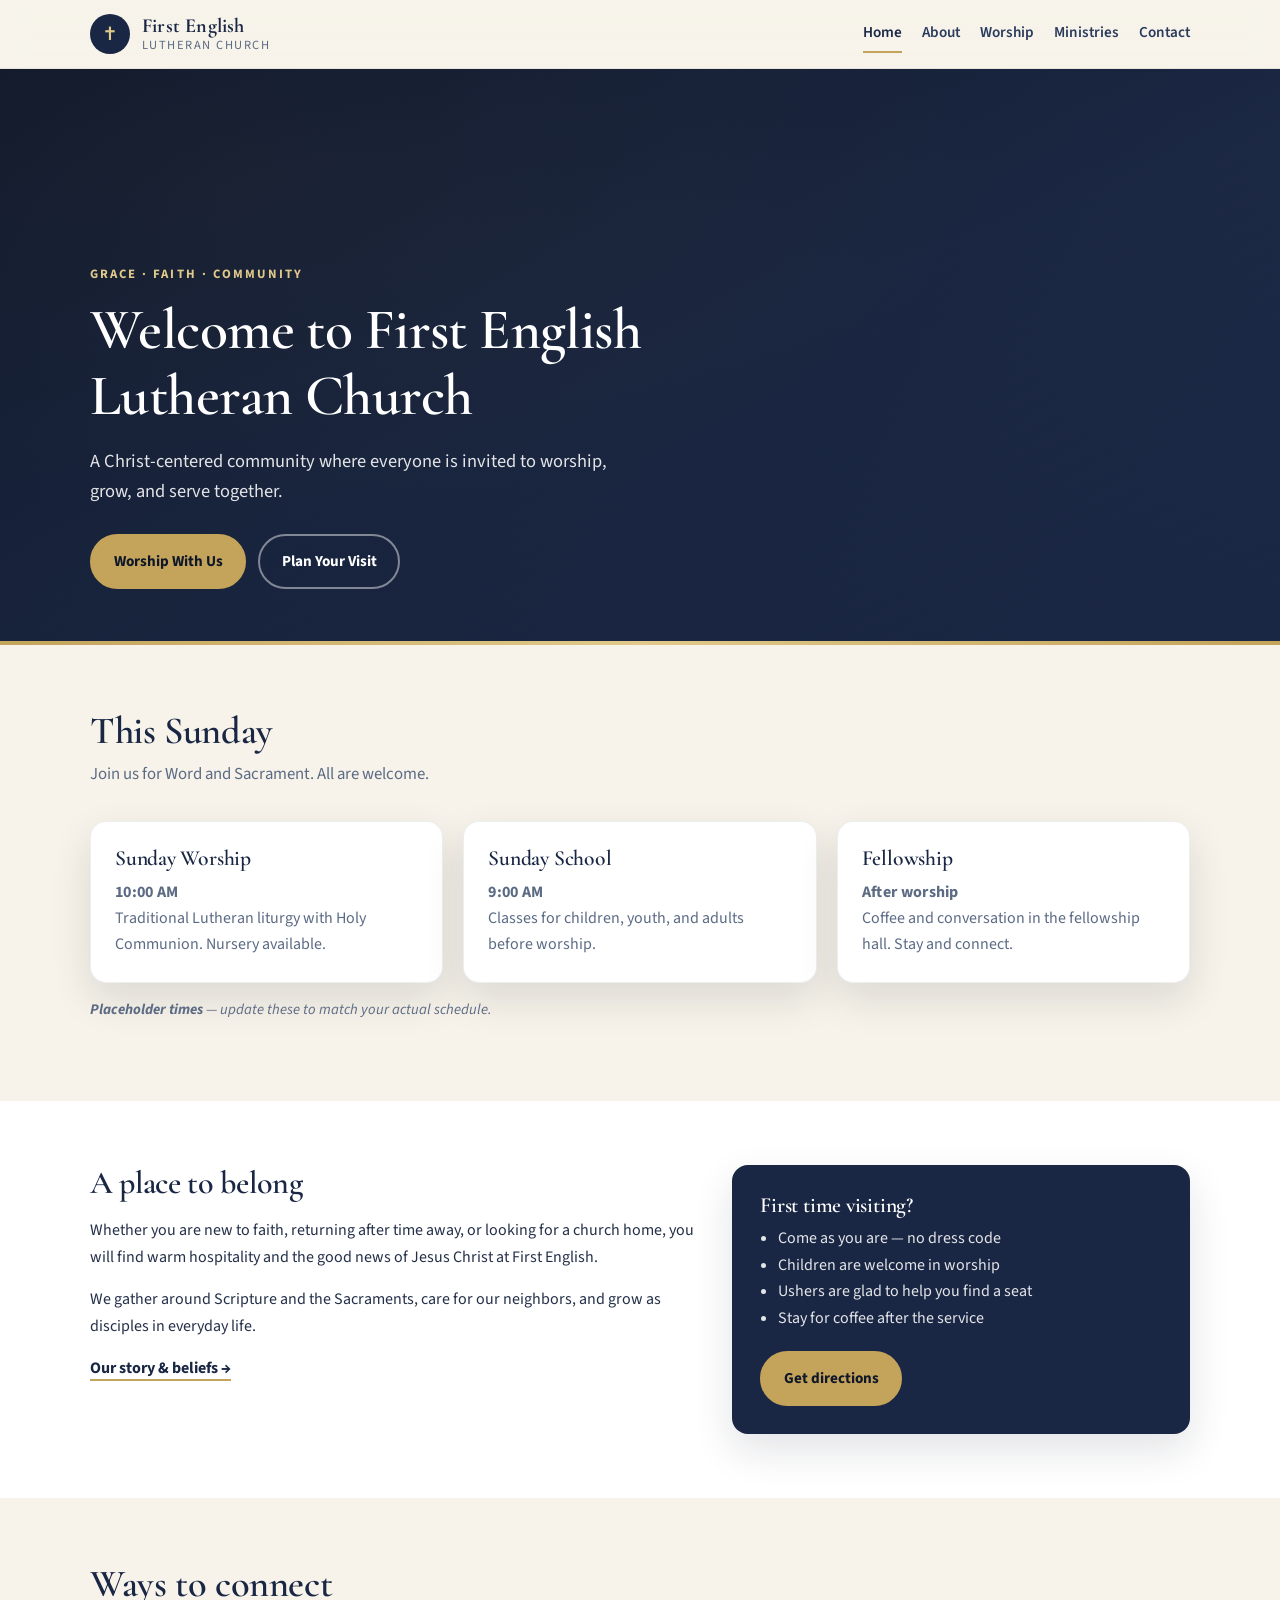
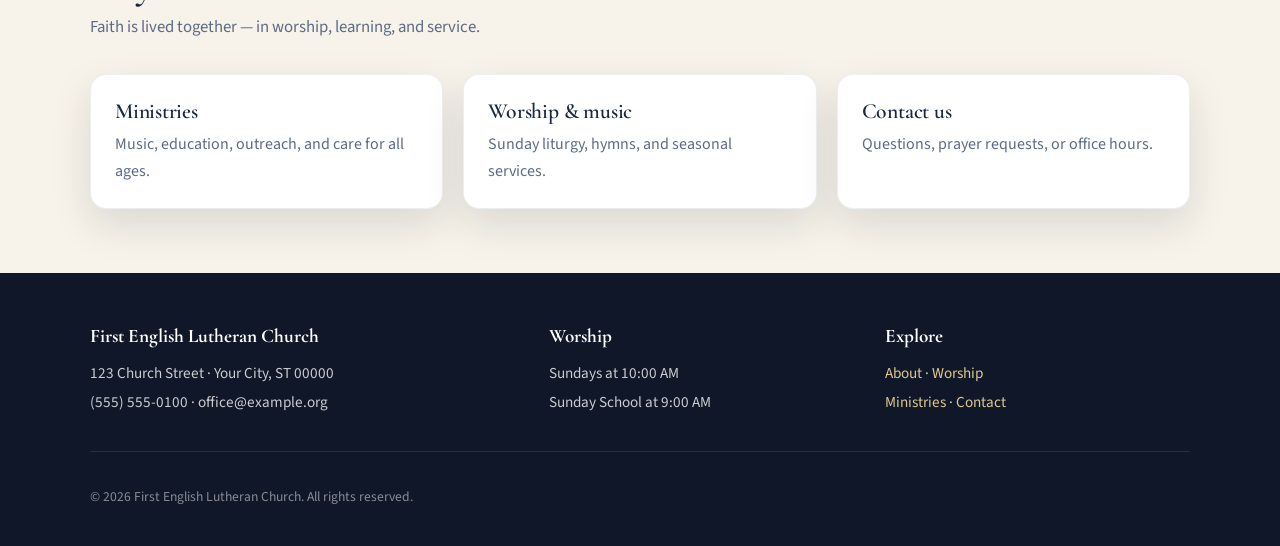
==== index.html @ e50a7323 "Initial First English Lutheran Church website" ====
<!DOCTYPE html>
<html lang="en">
<head>
  <meta charset="UTF-8" />
  <meta name="viewport" content="width=device-width, initial-scale=1.0" />
  <meta name="description" content="First English Lutheran Church — a welcoming community of faith, hope, and service." />
  <title>First English Lutheran Church</title>
  <link rel="stylesheet" href="styles.css" />
  <link rel="preconnect" href="https://fonts.googleapis.com" />
  <link rel="preconnect" href="https://fonts.gstatic.com" crossorigin />
  <link href="https://fonts.googleapis.com/css2?family=Cormorant+Garamond:ital,wght@0,500;0,600;0,700;1,500&family=Source+Sans+3:wght@400;500;600;700&display=swap" rel="stylesheet" />
</head>
<body>
  <a class="skip-link" href="#main">Skip to content</a>
  <header class="site-header">
    <div class="container header-inner">
      <a class="brand" href="index.html">
        <span class="brand-mark" aria-hidden="true">✝</span>
        <span class="brand-text">
          <strong>First English</strong>
          <span>Lutheran Church</span>
        </span>
      </a>
      <button class="nav-toggle" type="button" aria-expanded="false" aria-controls="site-nav" data-nav-toggle>
        <span class="sr-only">Menu</span>
        <span></span><span></span><span></span>
      </button>
      <nav id="site-nav" class="site-nav" data-nav>
        <a href="index.html" aria-current="page">Home</a>
        <a href="about.html">About</a>
        <a href="worship.html">Worship</a>
        <a href="ministries.html">Ministries</a>
        <a href="contact.html">Contact</a>
      </nav>
    </div>
  </header>

  <main id="main">
    <section class="hero">
      <div class="hero-overlay"></div>
      <div class="container hero-content">
        <p class="eyebrow">Grace · Faith · Community</p>
        <h1>Welcome to First English Lutheran Church</h1>
        <p class="hero-lede">
          A Christ-centered community where everyone is invited to worship, grow, and serve together.
        </p>
        <div class="hero-actions">
          <a class="btn btn-primary" href="worship.html">Worship With Us</a>
          <a class="btn btn-ghost" href="contact.html">Plan Your Visit</a>
        </div>
      </div>
    </section>

    <section class="section">
      <div class="container">
        <div class="section-head">
          <h2>This Sunday</h2>
          <p>Join us for Word and Sacrament. All are welcome.</p>
        </div>
        <div class="card-grid three">
          <article class="card">
            <h3>Sunday Worship</h3>
            <p class="card-meta">10:00 AM</p>
            <p>Traditional Lutheran liturgy with Holy Communion. Nursery available.</p>
          </article>
          <article class="card">
            <h3>Sunday School</h3>
            <p class="card-meta">9:00 AM</p>
            <p>Classes for children, youth, and adults before worship.</p>
          </article>
          <article class="card">
            <h3>Fellowship</h3>
            <p class="card-meta">After worship</p>
            <p>Coffee and conversation in the fellowship hall. Stay and connect.</p>
          </article>
        </div>
        <p class="note">
          <strong>Placeholder times</strong> — update these to match your actual schedule.
        </p>
      </div>
    </section>

    <section class="section section-alt">
      <div class="container split">
        <div>
          <h2>A place to belong</h2>
          <p>
            Whether you are new to faith, returning after time away, or looking for a church home,
            you will find warm hospitality and the good news of Jesus Christ at First English.
          </p>
          <p>
            We gather around Scripture and the Sacraments, care for our neighbors, and grow as
            disciples in everyday life.
          </p>
          <a class="text-link" href="about.html">Our story &amp; beliefs →</a>
        </div>
        <aside class="callout">
          <h3>First time visiting?</h3>
          <ul>
            <li>Come as you are — no dress code</li>
            <li>Children are welcome in worship</li>
            <li>Ushers are glad to help you find a seat</li>
            <li>Stay for coffee after the service</li>
          </ul>
          <a class="btn btn-primary" href="contact.html">Get directions</a>
        </aside>
      </div>
    </section>

    <section class="section">
      <div class="container">
        <div class="section-head">
          <h2>Ways to connect</h2>
          <p>Faith is lived together — in worship, learning, and service.</p>
        </div>
        <div class="card-grid three">
          <a class="card card-link" href="ministries.html">
            <h3>Ministries</h3>
            <p>Music, education, outreach, and care for all ages.</p>
          </a>
          <a class="card card-link" href="worship.html">
            <h3>Worship &amp; music</h3>
            <p>Sunday liturgy, hymns, and seasonal services.</p>
          </a>
          <a class="card card-link" href="contact.html">
            <h3>Contact us</h3>
            <p>Questions, prayer requests, or office hours.</p>
          </a>
        </div>
      </div>
    </section>
  </main>

  <footer class="site-footer">
    <div class="container footer-grid">
      <div>
        <strong>First English Lutheran Church</strong>
        <p>123 Church Street · Your City, ST 00000</p>
        <p>(555) 555-0100 · office@example.org</p>
      </div>
      <div>
        <strong>Worship</strong>
        <p>Sundays at 10:00 AM</p>
        <p>Sunday School at 9:00 AM</p>
      </div>
      <div>
        <strong>Explore</strong>
        <p><a href="about.html">About</a> · <a href="worship.html">Worship</a></p>
        <p><a href="ministries.html">Ministries</a> · <a href="contact.html">Contact</a></p>
      </div>
    </div>
    <div class="container footer-bottom">
      <p>© <span data-year></span> First English Lutheran Church. All rights reserved.</p>
    </div>
  </footer>
  <script src="script.js"></script>
</body>
</html>
---- styles.css ----
:root {
  --navy: #1a2744;
  --navy-deep: #0f1729;
  --navy-soft: #2a3b5c;
  --gold: #c4a35a;
  --gold-light: #e0c98a;
  --cream: #f7f3ea;
  --cream-dark: #ebe4d4;
  --text: #243049;
  --muted: #5c6b84;
  --white: #ffffff;
  --shadow: 0 16px 40px rgba(15, 23, 41, 0.12);
  --radius: 1rem;
  --font-display: "Cormorant Garamond", Georgia, serif;
  --font-body: "Source Sans 3", "Segoe UI", system-ui, sans-serif;
  --header-h: 4.25rem;
}

*,
*::before,
*::after {
  box-sizing: border-box;
}

html {
  scroll-behavior: smooth;
}

body {
  margin: 0;
  font-family: var(--font-body);
  color: var(--text);
  background: var(--cream);
  line-height: 1.65;
}

img {
  max-width: 100%;
  display: block;
}

a {
  color: var(--navy);
  text-decoration-thickness: 1px;
  text-underline-offset: 0.15em;
}

a:hover {
  color: var(--gold);
}

.sr-only {
  position: absolute;
  width: 1px;
  height: 1px;
  padding: 0;
  margin: -1px;
  overflow: hidden;
  clip: rect(0, 0, 0, 0);
  border: 0;
}

.skip-link {
  position: absolute;
  left: 1rem;
  top: -3rem;
  background: var(--gold);
  color: var(--navy-deep);
  padding: 0.5rem 1rem;
  z-index: 1000;
  border-radius: 0.35rem;
  font-weight: 600;
}

.skip-link:focus {
  top: 1rem;
}

.container {
  width: min(1100px, calc(100% - 2rem));
  margin-inline: auto;
}

/* Header */
.site-header {
  position: sticky;
  top: 0;
  z-index: 100;
  background: rgba(247, 243, 234, 0.92);
  backdrop-filter: blur(12px);
  border-bottom: 1px solid rgba(26, 39, 68, 0.08);
}

.header-inner {
  display: flex;
  align-items: center;
  justify-content: space-between;
  min-height: var(--header-h);
  gap: 1rem;
}

.brand {
  display: flex;
  align-items: center;
  gap: 0.75rem;
  text-decoration: none;
  color: var(--navy);
}

.brand:hover {
  color: var(--navy);
}

.brand-mark {
  width: 2.5rem;
  height: 2.5rem;
  border-radius: 50%;
  display: grid;
  place-items: center;
  background: var(--navy);
  color: var(--gold-light);
  font-size: 1.15rem;
  flex-shrink: 0;
}

.brand-text {
  display: flex;
  flex-direction: column;
  line-height: 1.15;
}

.brand-text strong {
  font-family: var(--font-display);
  font-size: 1.25rem;
  font-weight: 700;
  letter-spacing: 0.01em;
}

.brand-text span {
  font-size: 0.78rem;
  text-transform: uppercase;
  letter-spacing: 0.12em;
  color: var(--muted);
}

.site-nav {
  display: flex;
  align-items: center;
  gap: 0.25rem 1.25rem;
}

.site-nav a {
  text-decoration: none;
  color: var(--navy-soft);
  font-weight: 600;
  font-size: 0.95rem;
  padding: 0.35rem 0;
  border-bottom: 2px solid transparent;
}

.site-nav a:hover,
.site-nav a[aria-current="page"] {
  color: var(--navy);
  border-bottom-color: var(--gold);
}

.nav-toggle {
  display: none;
  flex-direction: column;
  justify-content: center;
  gap: 5px;
  width: 2.5rem;
  height: 2.5rem;
  border: 1px solid rgba(26, 39, 68, 0.15);
  border-radius: 0.5rem;
  background: var(--white);
  cursor: pointer;
  padding: 0.5rem;
}

.nav-toggle span:not(.sr-only) {
  display: block;
  height: 2px;
  background: var(--navy);
  border-radius: 1px;
}

/* Hero */
.hero {
  position: relative;
  min-height: min(72vh, 36rem);
  display: grid;
  align-items: end;
  color: var(--white);
  background:
    linear-gradient(145deg, rgba(15, 23, 41, 0.88), rgba(26, 39, 68, 0.72)),
    radial-gradient(ellipse at 20% 20%, rgba(196, 163, 90, 0.25), transparent 50%),
    linear-gradient(160deg, #1a2744 0%, #2f4268 50%, #1a2744 100%);
  overflow: hidden;
}

.hero::after {
  content: "";
  position: absolute;
  inset: auto 0 0 0;
  height: 4px;
  background: linear-gradient(90deg, var(--gold), var(--gold-light), var(--gold));
}

.hero-content {
  position: relative;
  z-index: 1;
  padding: 4rem 0 3.5rem;
  max-width: 40rem;
  margin-left: max(1rem, calc((100% - 1100px) / 2));
  margin-right: 1rem;
  width: min(40rem, calc(100% - 2rem));
}

.page-hero {
  background: var(--navy);
  color: var(--white);
  padding: 3.25rem 0 2.75rem;
  border-bottom: 4px solid var(--gold);
}

.page-hero .hero-lede {
  color: rgba(255, 255, 255, 0.82);
  max-width: 36rem;
  margin: 0;
}

.page-hero h1 {
  color: var(--white);
  margin: 0.35rem 0 0.75rem;
}

.eyebrow {
  margin: 0 0 0.75rem;
  font-size: 0.8rem;
  font-weight: 700;
  letter-spacing: 0.16em;
  text-transform: uppercase;
  color: var(--gold-light);
}

.hero h1,
.page-hero h1,
h1, h2, h3 {
  font-family: var(--font-display);
  font-weight: 600;
  line-height: 1.15;
  letter-spacing: -0.01em;
}

.hero h1 {
  margin: 0 0 1rem;
  font-size: clamp(2.4rem, 5vw, 3.6rem);
  color: var(--white);
}

.hero-lede {
  margin: 0 0 1.75rem;
  font-size: 1.15rem;
  color: rgba(255, 255, 255, 0.88);
  max-width: 34rem;
}

.hero-actions {
  display: flex;
  flex-wrap: wrap;
  gap: 0.75rem;
}

/* Buttons */
.btn {
  display: inline-flex;
  align-items: center;
  justify-content: center;
  gap: 0.4rem;
  padding: 0.8rem 1.35rem;
  border-radius: 999px;
  font-weight: 700;
  font-size: 0.95rem;
  text-decoration: none;
  border: 2px solid transparent;
  cursor: pointer;
  font-family: inherit;
  transition: transform 0.15s ease, background 0.15s ease, color 0.15s ease;
}

.btn:hover {
  transform: translateY(-1px);
  text-decoration: none;
}

.btn-primary {
  background: var(--gold);
  color: var(--navy-deep);
  border-color: var(--gold);
}

.btn-primary:hover {
  background: var(--gold-light);
  color: var(--navy-deep);
}

.btn-ghost {
  background: transparent;
  color: var(--white);
  border-color: rgba(255, 255, 255, 0.45);
}

.btn-ghost:hover {
  background: rgba(255, 255, 255, 0.1);
  color: var(--white);
}

.text-link {
  font-weight: 700;
  text-decoration: none;
  color: var(--navy);
  border-bottom: 2px solid var(--gold);
}

.text-link:hover {
  color: var(--gold);
}

/* Sections */
.section {
  padding: 4rem 0;
}

.section-alt {
  background: var(--white);
}

.section-head {
  max-width: 36rem;
  margin-bottom: 2rem;
}

.section-head h2 {
  margin: 0 0 0.5rem;
  font-size: clamp(1.9rem, 3vw, 2.4rem);
  color: var(--navy);
}

.section-head p {
  margin: 0;
  color: var(--muted);
  font-size: 1.05rem;
}

h2 {
  font-size: clamp(1.7rem, 2.5vw, 2.1rem);
  color: var(--navy);
  margin: 0 0 0.75rem;
}

h3 {
  font-size: 1.35rem;
  color: var(--navy);
  margin: 0 0 0.5rem;
}

.prose p,
.prose li {
  color: var(--muted);
  font-size: 1.05rem;
}

.prose ul {
  padding-left: 1.2rem;
}

.prose h2 {
  margin-top: 2rem;
}

.prose h2:first-child {
  margin-top: 0;
}

.note {
  font-size: 0.92rem;
  color: var(--muted);
  font-style: italic;
}

/* Cards & grids */
.card-grid {
  display: grid;
  gap: 1.25rem;
}

.card-grid.two {
  grid-template-columns: repeat(2, 1fr);
}

.card-grid.three {
  grid-template-columns: repeat(3, 1fr);
}

.card {
  background: var(--white);
  border: 1px solid rgba(26, 39, 68, 0.08);
  border-radius: var(--radius);
  padding: 1.5rem;
  box-shadow: var(--shadow);
}

.section-alt .card {
  background: var(--cream);
}

.card.highlight {
  border-top: 4px solid var(--gold);
}

.card-meta {
  color: var(--gold);
  font-weight: 700;
  margin: 0 0 0.65rem;
  letter-spacing: 0.02em;
}

.card p {
  margin: 0;
  color: var(--muted);
}

.card ul {
  margin: 0.75rem 0 0;
  padding-left: 1.1rem;
  color: var(--muted);
}

.card-link {
  text-decoration: none;
  color: inherit;
  transition: transform 0.15s ease, border-color 0.15s ease;
  display: block;
}

.card-link:hover {
  transform: translateY(-3px);
  border-color: var(--gold);
  color: inherit;
}

.split {
  display: grid;
  grid-template-columns: 1.2fr 0.9fr;
  gap: 2rem;
  align-items: start;
}

.callout {
  background: var(--navy);
  color: var(--white);
  border-radius: var(--radius);
  padding: 1.75rem;
  box-shadow: var(--shadow);
}

.callout.inline {
  margin-top: 2rem;
  display: flex;
  flex-wrap: wrap;
  align-items: center;
  justify-content: space-between;
  gap: 1rem;
}

.callout h3 {
  color: var(--white);
  margin-top: 0;
}

.callout ul {
  margin: 0 0 1.25rem;
  padding-left: 1.1rem;
  color: rgba(255, 255, 255, 0.88);
}

.callout p {
  margin: 0;
  color: rgba(255, 255, 255, 0.88);
}

/* Worship schedule */
.schedule {
  margin: 0;
}

.schedule > div {
  display: flex;
  justify-content: space-between;
  gap: 1rem;
  padding: 0.85rem 0;
  border-bottom: 1px solid rgba(26, 39, 68, 0.08);
}

.schedule dt {
  font-weight: 600;
  color: var(--navy);
}

.schedule dd {
  margin: 0;
  font-weight: 700;
  color: var(--gold);
  white-space: nowrap;
}

.checklist {
  list-style: none;
  padding: 0;
  margin: 0;
}

.checklist li {
  position: relative;
  padding-left: 1.5rem;
  margin-bottom: 0.65rem;
  color: var(--muted);
}

.checklist li::before {
  content: "✓";
  position: absolute;
  left: 0;
  color: var(--gold);
  font-weight: 700;
}

/* Contact */
.contact-form {
  display: grid;
  gap: 0.9rem;
  margin-top: 1rem;
}

.contact-form label {
  display: grid;
  gap: 0.35rem;
  font-weight: 600;
  font-size: 0.92rem;
  color: var(--navy);
}

.contact-form input,
.contact-form textarea {
  font: inherit;
  padding: 0.7rem 0.85rem;
  border: 1px solid rgba(26, 39, 68, 0.18);
  border-radius: 0.5rem;
  background: var(--white);
  color: var(--text);
}

.contact-form input:focus,
.contact-form textarea:focus {
  outline: 2px solid var(--gold);
  outline-offset: 1px;
}

.map-placeholder {
  min-height: 16rem;
  border-radius: var(--radius);
  background:
    linear-gradient(135deg, rgba(26, 39, 68, 0.06), rgba(196, 163, 90, 0.12)),
    repeating-linear-gradient(
      -12deg,
      transparent,
      transparent 12px,
      rgba(26, 39, 68, 0.03) 12px,
      rgba(26, 39, 68, 0.03) 13px
    );
  border: 1px dashed rgba(26, 39, 68, 0.2);
  display: grid;
  place-items: center;
  text-align: center;
  color: var(--muted);
  padding: 2rem;
}

/* Footer */
.site-footer {
  background: var(--navy-deep);
  color: rgba(255, 255, 255, 0.78);
  padding: 3rem 0 1.5rem;
}

.site-footer a {
  color: var(--gold-light);
  text-decoration: none;
}

.site-footer a:hover {
  color: var(--white);
}

.site-footer strong {
  display: block;
  color: var(--white);
  font-family: var(--font-display);
  font-size: 1.2rem;
  margin-bottom: 0.5rem;
}

.footer-grid {
  display: grid;
  grid-template-columns: 1.4fr 1fr 1fr;
  gap: 2rem;
  padding-bottom: 2rem;
  border-bottom: 1px solid rgba(255, 255, 255, 0.1);
}

.footer-grid p {
  margin: 0.25rem 0;
  font-size: 0.95rem;
}

.footer-bottom {
  padding-top: 1.25rem;
  font-size: 0.85rem;
  color: rgba(255, 255, 255, 0.5);
}

/* Mobile */
@media (max-width: 860px) {
  .card-grid.two,
  .card-grid.three,
  .split,
  .footer-grid {
    grid-template-columns: 1fr;
  }

  .nav-toggle {
    display: flex;
  }

  .site-nav {
    position: absolute;
    left: 0;
    right: 0;
    top: var(--header-h);
    background: var(--cream);
    flex-direction: column;
    align-items: stretch;
    padding: 0.75rem 1rem 1rem;
    border-bottom: 1px solid rgba(26, 39, 68, 0.08);
    display: none;
    gap: 0;
  }

  .site-nav.is-open {
    display: flex;
  }

  .site-nav a {
    padding: 0.85rem 0.5rem;
    border-bottom: 1px solid rgba(26, 39, 68, 0.08);
  }

  .site-nav a[aria-current="page"] {
    border-bottom-color: rgba(26, 39, 68, 0.08);
    color: var(--gold);
  }

  .hero-content {
    margin-left: 1rem;
  }

  .callout.inline {
    flex-direction: column;
    align-items: flex-start;
  }
}
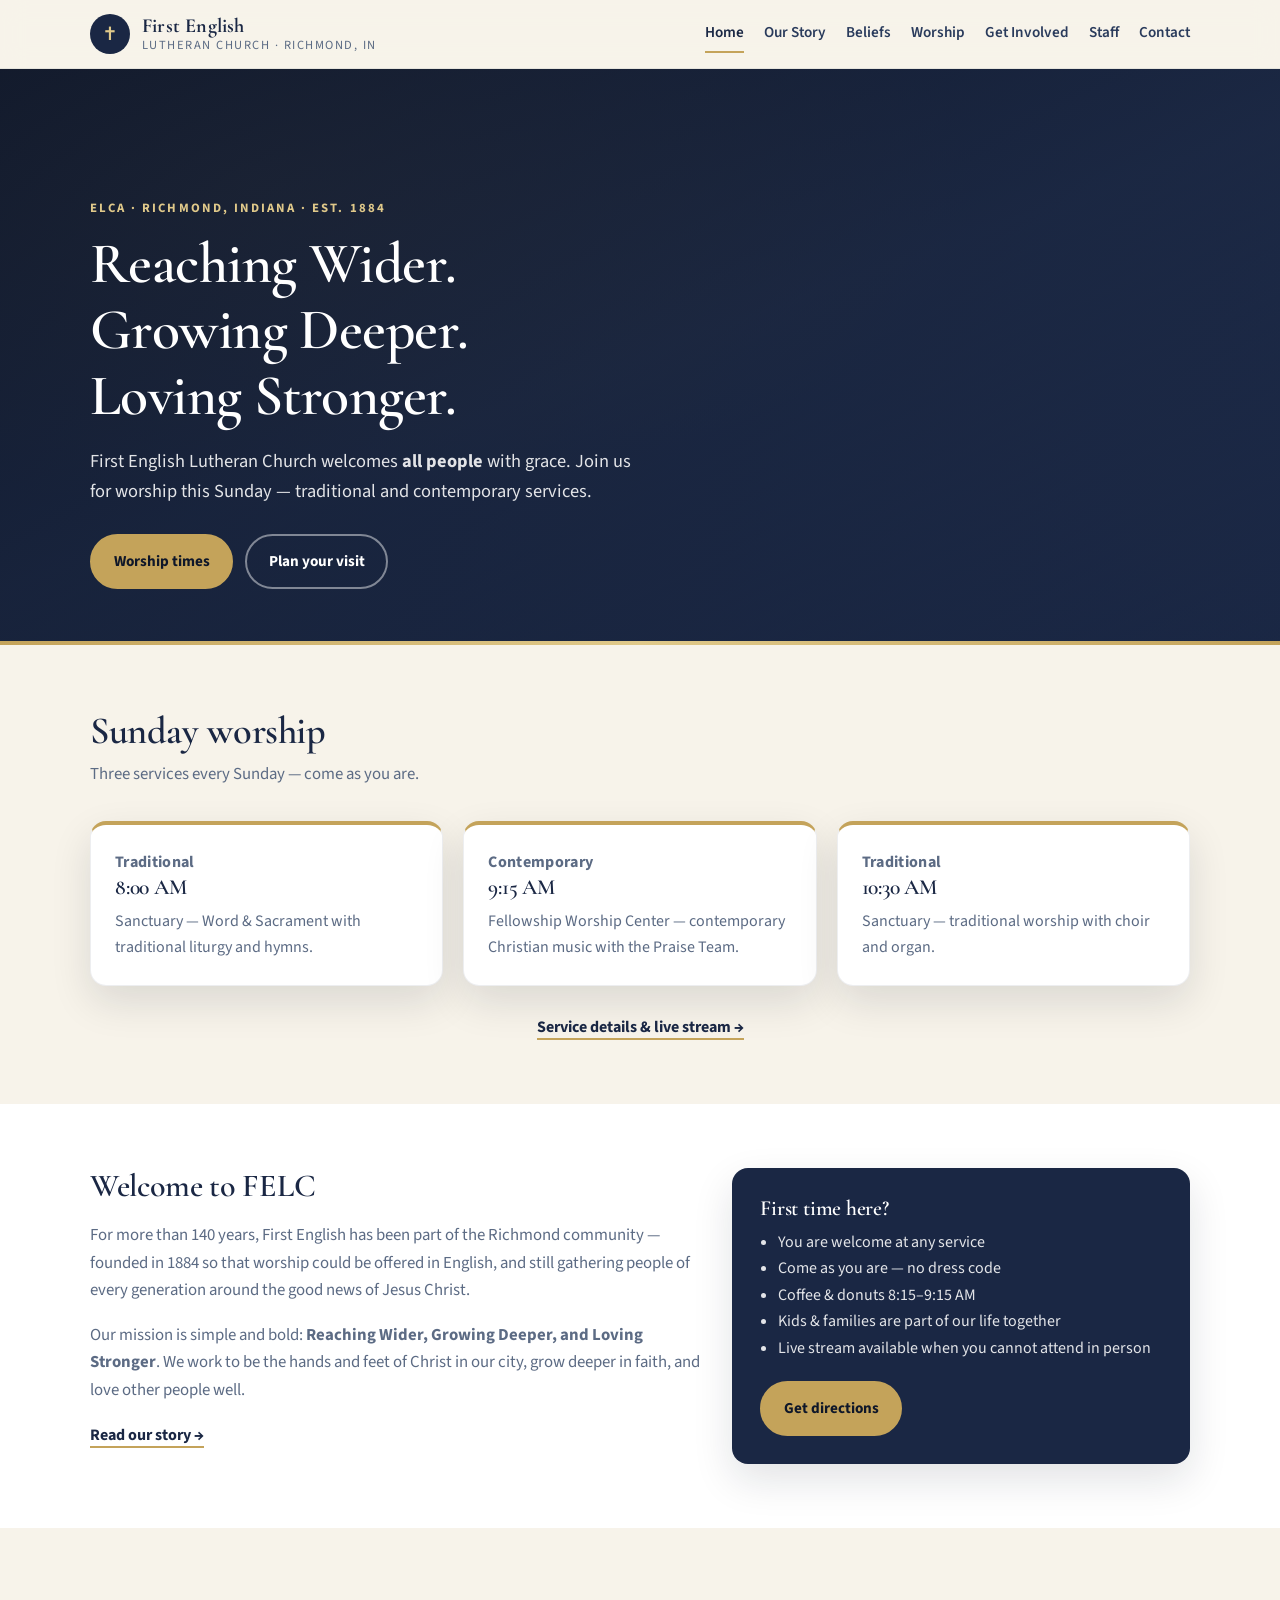
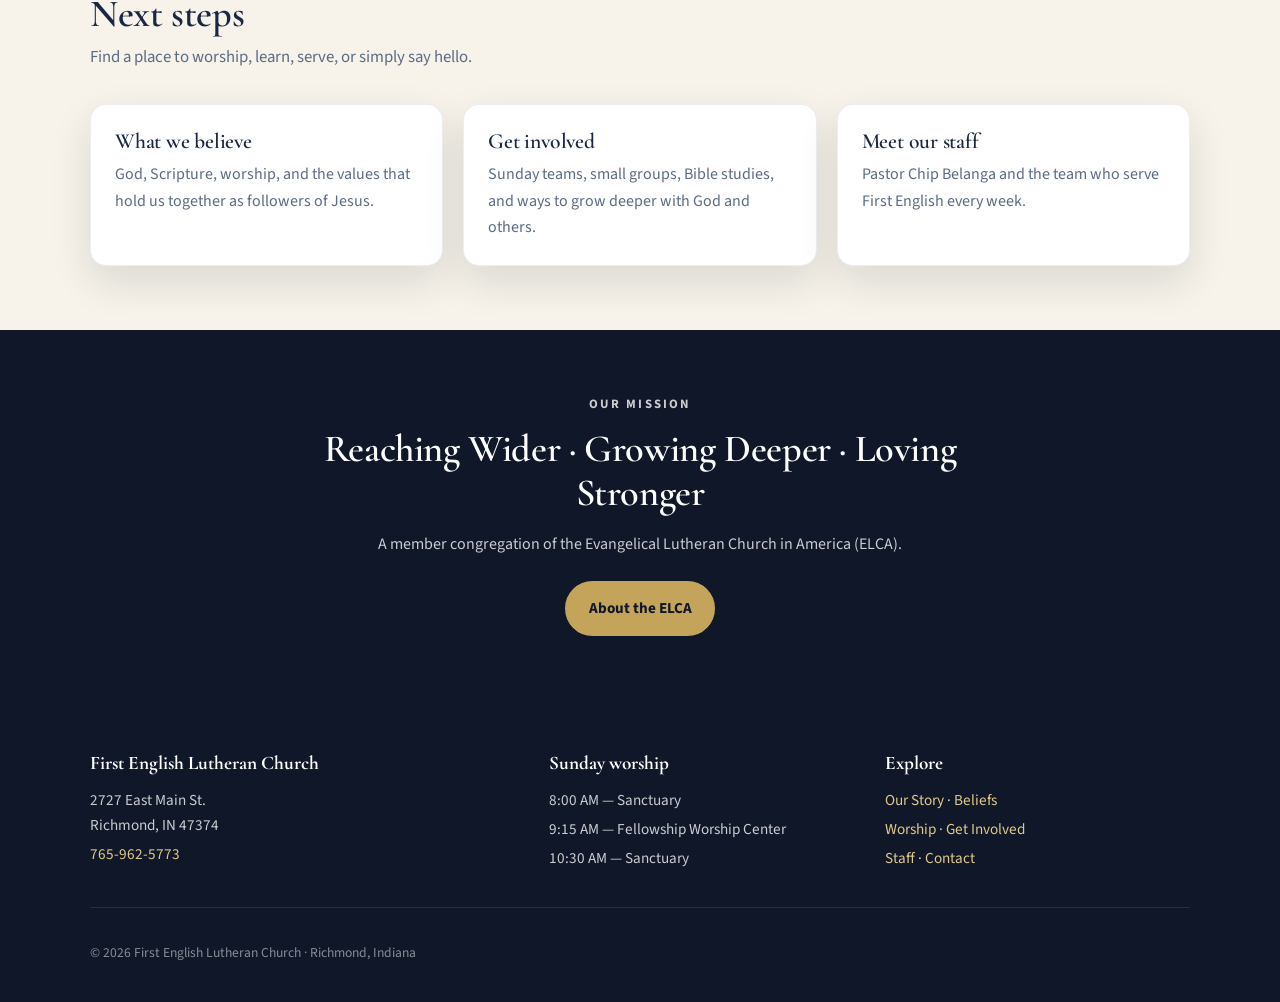
==== commit e796c382: "Rebuild site with real FELC Richmond content from felconline.org" ====
--- a/index.html
+++ b/index.html
@@ -3,8 +3,8 @@
 <head>
   <meta charset="UTF-8" />
   <meta name="viewport" content="width=device-width, initial-scale=1.0" />
-  <meta name="description" content="First English Lutheran Church — a welcoming community of faith, hope, and service." />
-  <title>First English Lutheran Church</title>
+  <meta name="description" content="First English Lutheran Church in Richmond, Indiana — Reaching Wider, Growing Deeper, Loving Stronger. ELCA congregation at 2727 East Main St." />
+  <title>First English Lutheran Church · Richmond, IN</title>
   <link rel="stylesheet" href="styles.css" />
   <link rel="preconnect" href="https://fonts.googleapis.com" />
   <link rel="preconnect" href="https://fonts.gstatic.com" crossorigin />
@@ -18,7 +18,7 @@
         <span class="brand-mark" aria-hidden="true">✝</span>
         <span class="brand-text">
           <strong>First English</strong>
-          <span>Lutheran Church</span>
+          <span>Lutheran Church · Richmond, IN</span>
         </span>
       </a>
       <button class="nav-toggle" type="button" aria-expanded="false" aria-controls="site-nav" data-nav-toggle>
@@ -27,9 +27,11 @@
       </button>
       <nav id="site-nav" class="site-nav" data-nav>
         <a href="index.html" aria-current="page">Home</a>
-        <a href="about.html">About</a>
+        <a href="about.html">Our Story</a>
+        <a href="beliefs.html">Beliefs</a>
         <a href="worship.html">Worship</a>
-        <a href="ministries.html">Ministries</a>
+        <a href="ministries.html">Get Involved</a>
+        <a href="staff.html">Staff</a>
         <a href="contact.html">Contact</a>
       </nav>
     </div>
@@ -37,16 +39,16 @@
 
   <main id="main">
     <section class="hero">
-      <div class="hero-overlay"></div>
       <div class="container hero-content">
-        <p class="eyebrow">Grace · Faith · Community</p>
-        <h1>Welcome to First English Lutheran Church</h1>
+        <p class="eyebrow">ELCA · Richmond, Indiana · Est. 1884</p>
+        <h1>Reaching Wider.<br />Growing Deeper.<br />Loving Stronger.</h1>
         <p class="hero-lede">
-          A Christ-centered community where everyone is invited to worship, grow, and serve together.
+          First English Lutheran Church welcomes <strong>all people</strong> with grace.
+          Join us for worship this Sunday — traditional and contemporary services.
         </p>
         <div class="hero-actions">
-          <a class="btn btn-primary" href="worship.html">Worship With Us</a>
-          <a class="btn btn-ghost" href="contact.html">Plan Your Visit</a>
+          <a class="btn btn-primary" href="worship.html">Worship times</a>
+          <a class="btn btn-ghost" href="contact.html">Plan your visit</a>
         </div>
       </div>
     </section>
@@ -54,53 +56,57 @@
     <section class="section">
       <div class="container">
         <div class="section-head">
-          <h2>This Sunday</h2>
-          <p>Join us for Word and Sacrament. All are welcome.</p>
+          <h2>Sunday worship</h2>
+          <p>Three services every Sunday — come as you are.</p>
         </div>
         <div class="card-grid three">
-          <article class="card">
-            <h3>Sunday Worship</h3>
-            <p class="card-meta">10:00 AM</p>
-            <p>Traditional Lutheran liturgy with Holy Communion. Nursery available.</p>
+          <article class="card highlight">
+            <p class="card-meta">Traditional</p>
+            <h3>8:00 AM</h3>
+            <p>Sanctuary — Word &amp; Sacrament with traditional liturgy and hymns.</p>
           </article>
-          <article class="card">
-            <h3>Sunday School</h3>
-            <p class="card-meta">9:00 AM</p>
-            <p>Classes for children, youth, and adults before worship.</p>
+          <article class="card highlight">
+            <p class="card-meta">Contemporary</p>
+            <h3>9:15 AM</h3>
+            <p>Fellowship Worship Center — contemporary Christian music with the Praise Team.</p>
           </article>
-          <article class="card">
-            <h3>Fellowship</h3>
-            <p class="card-meta">After worship</p>
-            <p>Coffee and conversation in the fellowship hall. Stay and connect.</p>
+          <article class="card highlight">
+            <p class="card-meta">Traditional</p>
+            <h3>10:30 AM</h3>
+            <p>Sanctuary — traditional worship with choir and organ.</p>
           </article>
         </div>
-        <p class="note">
-          <strong>Placeholder times</strong> — update these to match your actual schedule.
+        <p class="center-note">
+          <a class="text-link" href="worship.html">Service details &amp; live stream →</a>
         </p>
       </div>
     </section>
 
     <section class="section section-alt">
       <div class="container split">
-        <div>
-          <h2>A place to belong</h2>
+        <div class="prose">
+          <h2>Welcome to FELC</h2>
           <p>
-            Whether you are new to faith, returning after time away, or looking for a church home,
-            you will find warm hospitality and the good news of Jesus Christ at First English.
+            For more than 140 years, First English has been part of the Richmond community —
+            founded in 1884 so that worship could be offered in English, and still gathering
+            people of every generation around the good news of Jesus Christ.
           </p>
           <p>
-            We gather around Scripture and the Sacraments, care for our neighbors, and grow as
-            disciples in everyday life.
+            Our mission is simple and bold:
+            <strong>Reaching Wider, Growing Deeper, and Loving Stronger</strong>.
+            We work to be the hands and feet of Christ in our city, grow deeper in faith,
+            and love other people well.
           </p>
-          <a class="text-link" href="about.html">Our story &amp; beliefs →</a>
+          <a class="text-link" href="about.html">Read our story →</a>
         </div>
         <aside class="callout">
-          <h3>First time visiting?</h3>
+          <h3>First time here?</h3>
           <ul>
+            <li>You are welcome at any service</li>
             <li>Come as you are — no dress code</li>
-            <li>Children are welcome in worship</li>
-            <li>Ushers are glad to help you find a seat</li>
-            <li>Stay for coffee after the service</li>
+            <li>Coffee &amp; donuts 8:15–9:15 AM</li>
+            <li>Kids &amp; families are part of our life together</li>
+            <li>Live stream available when you cannot attend in person</li>
           </ul>
           <a class="btn btn-primary" href="contact.html">Get directions</a>
         </aside>
@@ -110,23 +116,32 @@
     <section class="section">
       <div class="container">
         <div class="section-head">
-          <h2>Ways to connect</h2>
-          <p>Faith is lived together — in worship, learning, and service.</p>
+          <h2>Next steps</h2>
+          <p>Find a place to worship, learn, serve, or simply say hello.</p>
         </div>
         <div class="card-grid three">
+          <a class="card card-link" href="beliefs.html">
+            <h3>What we believe</h3>
+            <p>God, Scripture, worship, and the values that hold us together as followers of Jesus.</p>
+          </a>
           <a class="card card-link" href="ministries.html">
-            <h3>Ministries</h3>
-            <p>Music, education, outreach, and care for all ages.</p>
+            <h3>Get involved</h3>
+            <p>Sunday teams, small groups, Bible studies, and ways to grow deeper with God and others.</p>
           </a>
-          <a class="card card-link" href="worship.html">
-            <h3>Worship &amp; music</h3>
-            <p>Sunday liturgy, hymns, and seasonal services.</p>
-          </a>
-          <a class="card card-link" href="contact.html">
-            <h3>Contact us</h3>
-            <p>Questions, prayer requests, or office hours.</p>
+          <a class="card card-link" href="staff.html">
+            <h3>Meet our staff</h3>
+            <p>Pastor Chip Belanga and the team who serve First English every week.</p>
           </a>
         </div>
+      </div>
+    </section>
+
+    <section class="section section-navy">
+      <div class="container mission-band">
+        <p class="eyebrow">Our mission</p>
+        <h2>Reaching Wider · Growing Deeper · Loving Stronger</h2>
+        <p>A member congregation of the Evangelical Lutheran Church in America (ELCA).</p>
+        <a class="btn btn-primary" href="https://www.elca.org/" rel="noopener noreferrer" target="_blank">About the ELCA</a>
       </div>
     </section>
   </main>
@@ -135,22 +150,24 @@
     <div class="container footer-grid">
       <div>
         <strong>First English Lutheran Church</strong>
-        <p>123 Church Street · Your City, ST 00000</p>
-        <p>(555) 555-0100 · office@example.org</p>
+        <p>2727 East Main St.<br />Richmond, IN 47374</p>
+        <p><a href="tel:7659625773">765-962-5773</a></p>
       </div>
       <div>
-        <strong>Worship</strong>
-        <p>Sundays at 10:00 AM</p>
-        <p>Sunday School at 9:00 AM</p>
+        <strong>Sunday worship</strong>
+        <p>8:00 AM — Sanctuary</p>
+        <p>9:15 AM — Fellowship Worship Center</p>
+        <p>10:30 AM — Sanctuary</p>
       </div>
       <div>
         <strong>Explore</strong>
-        <p><a href="about.html">About</a> · <a href="worship.html">Worship</a></p>
-        <p><a href="ministries.html">Ministries</a> · <a href="contact.html">Contact</a></p>
+        <p><a href="about.html">Our Story</a> · <a href="beliefs.html">Beliefs</a></p>
+        <p><a href="worship.html">Worship</a> · <a href="ministries.html">Get Involved</a></p>
+        <p><a href="staff.html">Staff</a> · <a href="contact.html">Contact</a></p>
       </div>
     </div>
     <div class="container footer-bottom">
-      <p>© <span data-year></span> First English Lutheran Church. All rights reserved.</p>
+      <p>© <span data-year></span> First English Lutheran Church · Richmond, Indiana</p>
     </div>
   </footer>
   <script src="script.js"></script>
--- a/styles.css
+++ b/styles.css
@@ -336,6 +336,107 @@
   background: var(--white);
 }
 
+.section-navy {
+  background: var(--navy-deep);
+  color: var(--white);
+  text-align: center;
+}
+
+.section-navy h2 {
+  color: var(--white);
+}
+
+.section-navy p {
+  color: rgba(255, 255, 255, 0.78);
+}
+
+.mission-band {
+  max-width: 40rem;
+  margin-inline: auto;
+}
+
+.mission-band h2 {
+  margin: 0.5rem 0 1rem;
+  font-size: clamp(1.8rem, 3vw, 2.4rem);
+}
+
+.mission-band .btn {
+  margin-top: 0.5rem;
+}
+
+.center-note {
+  text-align: center;
+  margin: 1.75rem 0 0;
+}
+
+.narrow {
+  max-width: 42rem;
+}
+
+.mission-quote {
+  margin: 1.5rem 0;
+  padding: 1.25rem 1.5rem;
+  border-left: 4px solid var(--gold);
+  background: var(--white);
+  font-family: var(--font-display);
+  font-size: 1.5rem;
+  color: var(--navy);
+  font-style: italic;
+}
+
+.values-list {
+  list-style: none;
+  padding: 0;
+}
+
+.values-list li {
+  padding: 0.65rem 0 0.65rem 1.25rem;
+  border-bottom: 1px solid rgba(26, 39, 68, 0.08);
+  position: relative;
+}
+
+.values-list li::before {
+  content: "◆";
+  position: absolute;
+  left: 0;
+  color: var(--gold);
+  font-size: 0.65rem;
+  top: 0.95rem;
+}
+
+.card-grid.tight {
+  margin: 1.25rem 0 1.5rem;
+}
+
+.muted-sm {
+  font-size: 0.9rem;
+  color: var(--muted);
+  margin-top: 0.75rem !important;
+}
+
+.pastor-card {
+  border-top: 4px solid var(--gold);
+}
+
+.pastor-card h2 {
+  margin-top: 0;
+}
+
+.map-embed {
+  border-radius: var(--radius);
+  overflow: hidden;
+  box-shadow: var(--shadow);
+  border: 1px solid rgba(26, 39, 68, 0.08);
+  min-height: 18rem;
+}
+
+.map-embed iframe {
+  width: 100%;
+  height: 18rem;
+  border: 0;
+  display: block;
+}
+
 .section-head {
   max-width: 36rem;
   margin-bottom: 2rem;
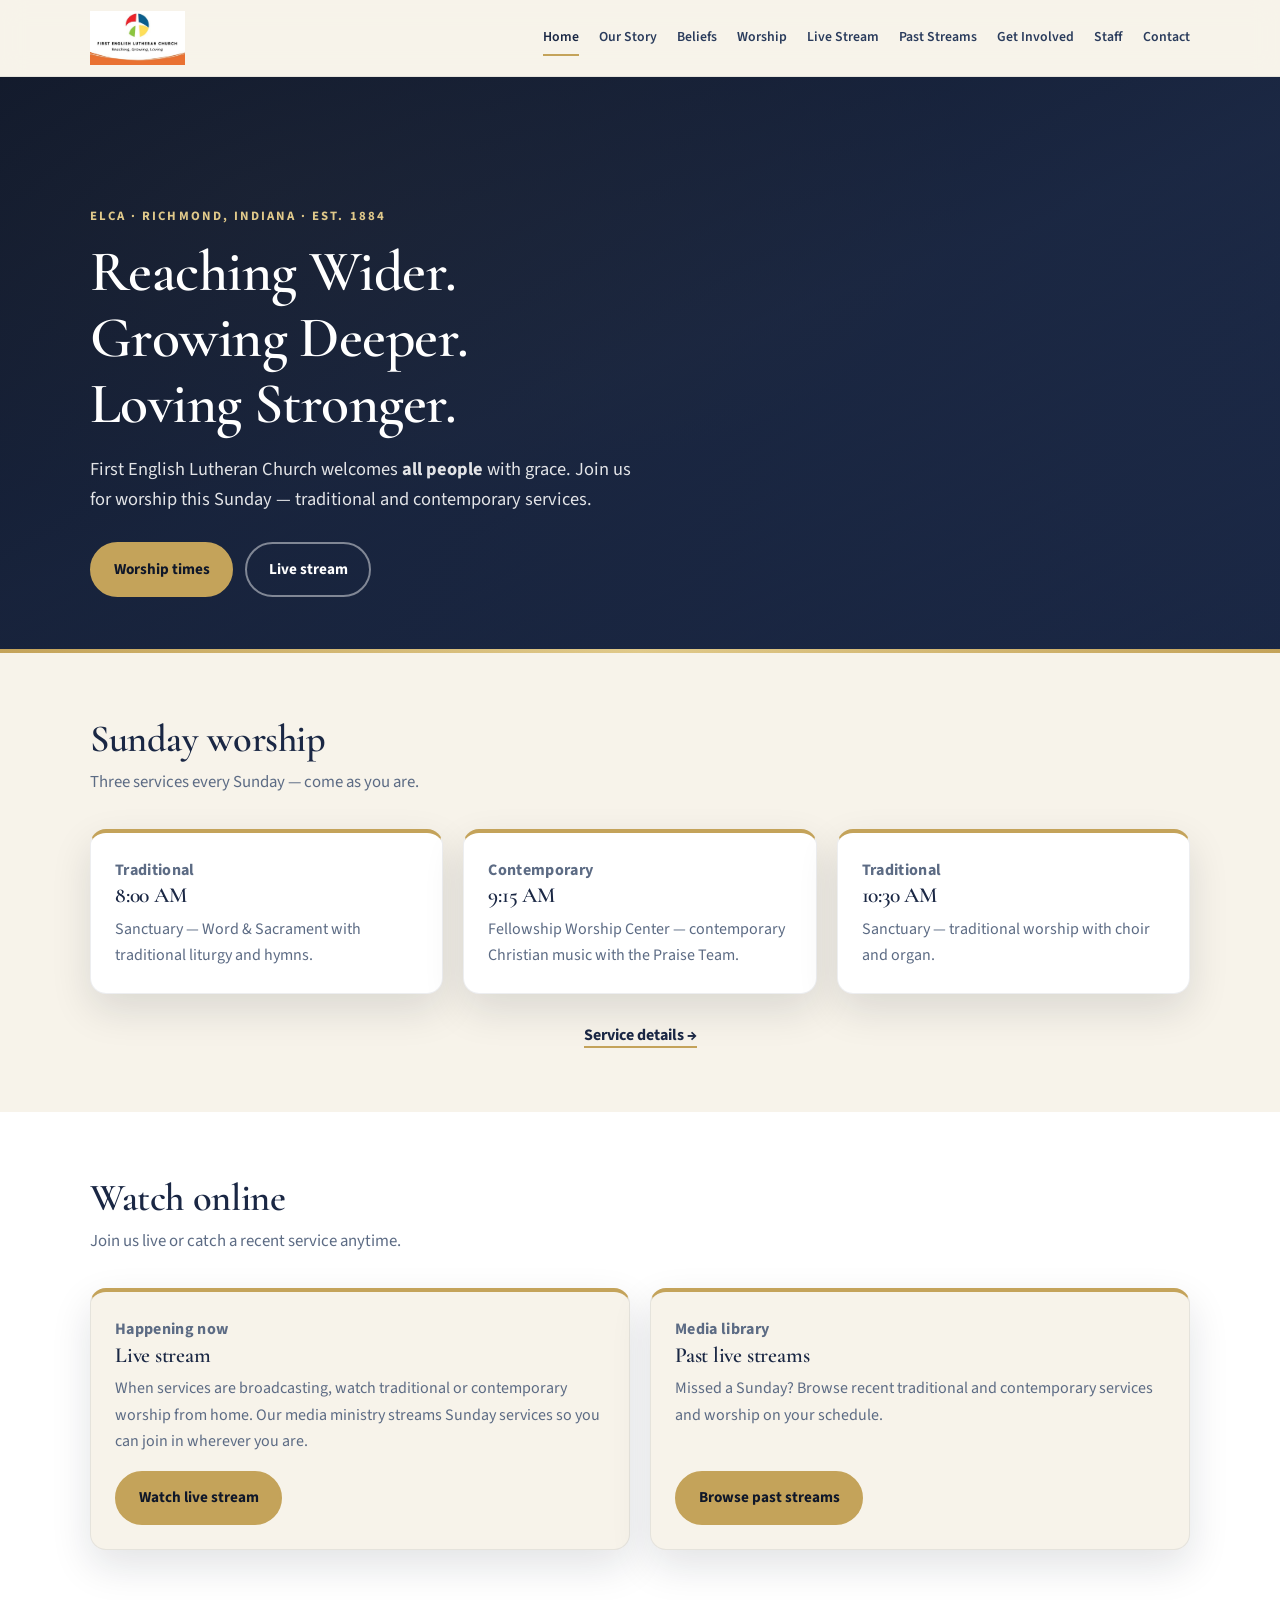
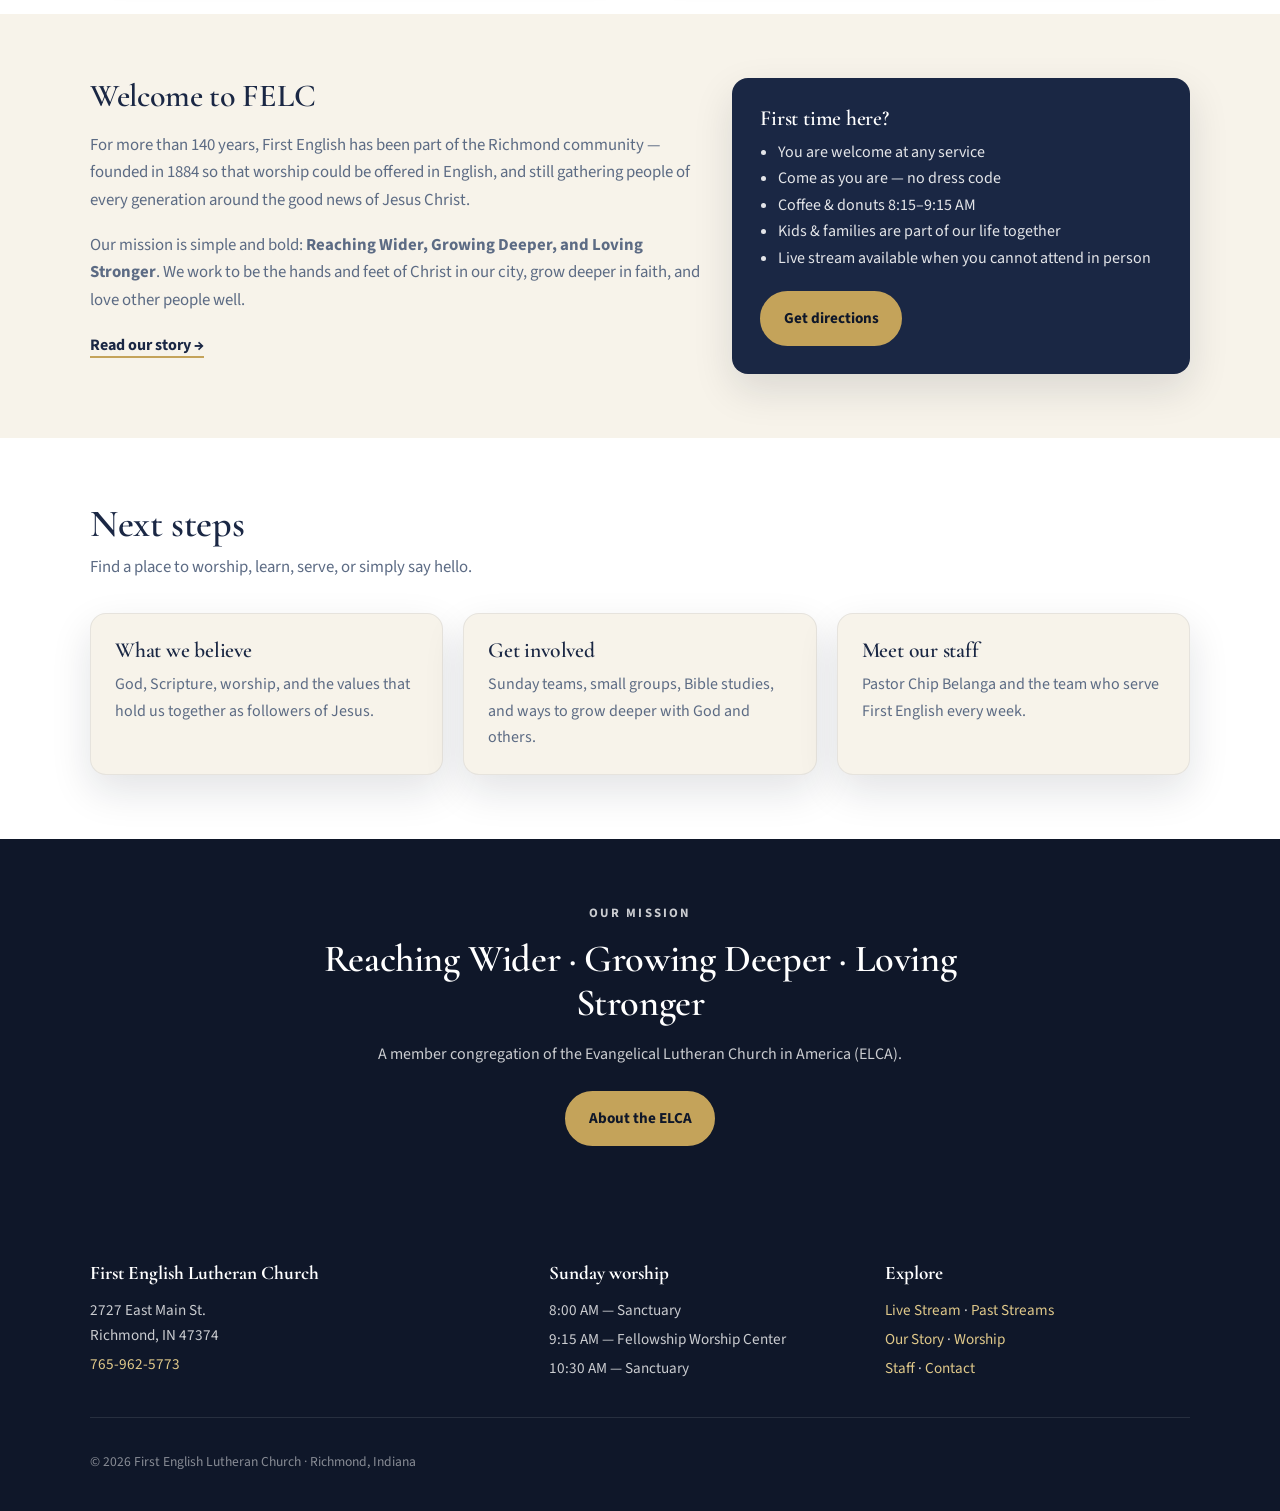
==== commit 8a93598f: "Add FELC logo and Live Stream / Past Live Streams pages" ====
--- a/index.html
+++ b/index.html
@@ -5,6 +5,7 @@
   <meta name="viewport" content="width=device-width, initial-scale=1.0" />
   <meta name="description" content="First English Lutheran Church in Richmond, Indiana — Reaching Wider, Growing Deeper, Loving Stronger. ELCA congregation at 2727 East Main St." />
   <title>First English Lutheran Church · Richmond, IN</title>
+  <link rel="icon" href="assets/favicon.png" type="image/png" />
   <link rel="stylesheet" href="styles.css" />
   <link rel="preconnect" href="https://fonts.googleapis.com" />
   <link rel="preconnect" href="https://fonts.gstatic.com" crossorigin />
@@ -15,11 +16,7 @@
   <header class="site-header">
     <div class="container header-inner">
       <a class="brand" href="index.html">
-        <span class="brand-mark" aria-hidden="true">✝</span>
-        <span class="brand-text">
-          <strong>First English</strong>
-          <span>Lutheran Church · Richmond, IN</span>
-        </span>
+        <img class="brand-logo" src="assets/logo.jpg" alt="First English Lutheran Church — Reaching, Growing, Loving" width="220" height="124" />
       </a>
       <button class="nav-toggle" type="button" aria-expanded="false" aria-controls="site-nav" data-nav-toggle>
         <span class="sr-only">Menu</span>
@@ -30,6 +27,8 @@
         <a href="about.html">Our Story</a>
         <a href="beliefs.html">Beliefs</a>
         <a href="worship.html">Worship</a>
+        <a href="live-stream.html">Live Stream</a>
+        <a href="past-live-streams.html">Past Streams</a>
         <a href="ministries.html">Get Involved</a>
         <a href="staff.html">Staff</a>
         <a href="contact.html">Contact</a>
@@ -48,7 +47,7 @@
         </p>
         <div class="hero-actions">
           <a class="btn btn-primary" href="worship.html">Worship times</a>
-          <a class="btn btn-ghost" href="contact.html">Plan your visit</a>
+          <a class="btn btn-ghost" href="live-stream.html">Live stream</a>
         </div>
       </div>
     </section>
@@ -77,12 +76,40 @@
           </article>
         </div>
         <p class="center-note">
-          <a class="text-link" href="worship.html">Service details &amp; live stream →</a>
+          <a class="text-link" href="worship.html">Service details →</a>
         </p>
       </div>
     </section>
 
-    <section class="section section-alt">
+    <section class="section section-alt" id="watch">
+      <div class="container">
+        <div class="section-head">
+          <h2>Watch online</h2>
+          <p>Join us live or catch a recent service anytime.</p>
+        </div>
+        <div class="media-feature">
+          <article class="card highlight">
+            <p class="card-meta">Happening now</p>
+            <h3>Live stream</h3>
+            <p>
+              When services are broadcasting, watch traditional or contemporary worship from home.
+              Our media ministry streams Sunday services so you can join in wherever you are.
+            </p>
+            <a class="btn btn-primary" href="live-stream.html">Watch live stream</a>
+          </article>
+          <article class="card highlight">
+            <p class="card-meta">Media library</p>
+            <h3>Past live streams</h3>
+            <p>
+              Missed a Sunday? Browse recent traditional and contemporary services and worship on your schedule.
+            </p>
+            <a class="btn btn-primary" href="past-live-streams.html">Browse past streams</a>
+          </article>
+        </div>
+      </div>
+    </section>
+
+    <section class="section">
       <div class="container split">
         <div class="prose">
           <h2>Welcome to FELC</h2>
@@ -113,7 +140,7 @@
       </div>
     </section>
 
-    <section class="section">
+    <section class="section section-alt">
       <div class="container">
         <div class="section-head">
           <h2>Next steps</h2>
@@ -161,8 +188,8 @@
       </div>
       <div>
         <strong>Explore</strong>
-        <p><a href="about.html">Our Story</a> · <a href="beliefs.html">Beliefs</a></p>
-        <p><a href="worship.html">Worship</a> · <a href="ministries.html">Get Involved</a></p>
+        <p><a href="live-stream.html">Live Stream</a> · <a href="past-live-streams.html">Past Streams</a></p>
+        <p><a href="about.html">Our Story</a> · <a href="worship.html">Worship</a></p>
         <p><a href="staff.html">Staff</a> · <a href="contact.html">Contact</a></p>
       </div>
     </div>
--- a/styles.css
+++ b/styles.css
@@ -13,7 +13,7 @@
   --radius: 1rem;
   --font-display: "Cormorant Garamond", Georgia, serif;
   --font-body: "Source Sans 3", "Segoe UI", system-ui, sans-serif;
-  --header-h: 4.25rem;
+  --header-h: 4.75rem;
 }
 
 *,
@@ -105,10 +105,19 @@
   gap: 0.75rem;
   text-decoration: none;
   color: var(--navy);
+  flex-shrink: 0;
 }
 
 .brand:hover {
   color: var(--navy);
+}
+
+.brand-logo {
+  height: 3.35rem;
+  width: auto;
+  max-width: min(280px, 48vw);
+  object-fit: contain;
+  object-position: left center;
 }
 
 .brand-mark {
@@ -153,9 +162,10 @@
   text-decoration: none;
   color: var(--navy-soft);
   font-weight: 600;
-  font-size: 0.95rem;
+  font-size: 0.86rem;
   padding: 0.35rem 0;
   border-bottom: 2px solid transparent;
+  white-space: nowrap;
 }
 
 .site-nav a:hover,
@@ -437,6 +447,94 @@
   display: block;
 }
 
+/* Media / live stream */
+.stream-embed {
+  position: relative;
+  width: 100%;
+  aspect-ratio: 16 / 9;
+  border-radius: var(--radius);
+  overflow: hidden;
+  background: var(--navy-deep);
+  box-shadow: var(--shadow);
+  border: 1px solid rgba(26, 39, 68, 0.08);
+}
+
+.stream-embed iframe {
+  position: absolute;
+  inset: 0;
+  width: 100%;
+  height: 100%;
+  border: 0;
+}
+
+.stream-grid {
+  display: grid;
+  grid-template-columns: repeat(2, 1fr);
+  gap: 1.25rem;
+}
+
+.stream-card {
+  background: var(--white);
+  border: 1px solid rgba(26, 39, 68, 0.08);
+  border-radius: var(--radius);
+  overflow: hidden;
+  box-shadow: var(--shadow);
+}
+
+.stream-card .stream-embed {
+  border-radius: 0;
+  box-shadow: none;
+  border: none;
+  border-bottom: 1px solid rgba(26, 39, 68, 0.08);
+}
+
+.stream-card-body {
+  padding: 1rem 1.15rem 1.15rem;
+}
+
+.stream-card-body h3 {
+  margin: 0 0 0.25rem;
+  font-size: 1.15rem;
+}
+
+.stream-card-body p {
+  margin: 0;
+  color: var(--muted);
+  font-size: 0.92rem;
+}
+
+.media-feature {
+  display: grid;
+  grid-template-columns: 1fr 1fr;
+  gap: 1.25rem;
+}
+
+.media-feature .card {
+  display: flex;
+  flex-direction: column;
+  min-height: 100%;
+}
+
+.media-feature .card p:last-of-type {
+  flex: 1;
+}
+
+.media-feature .btn {
+  margin-top: 1rem;
+  align-self: flex-start;
+}
+
+@media (max-width: 860px) {
+  .stream-grid,
+  .media-feature {
+    grid-template-columns: 1fr;
+  }
+
+  .brand-logo {
+    height: 2.75rem;
+  }
+}
+
 .section-head {
   max-width: 36rem;
   margin-bottom: 2rem;
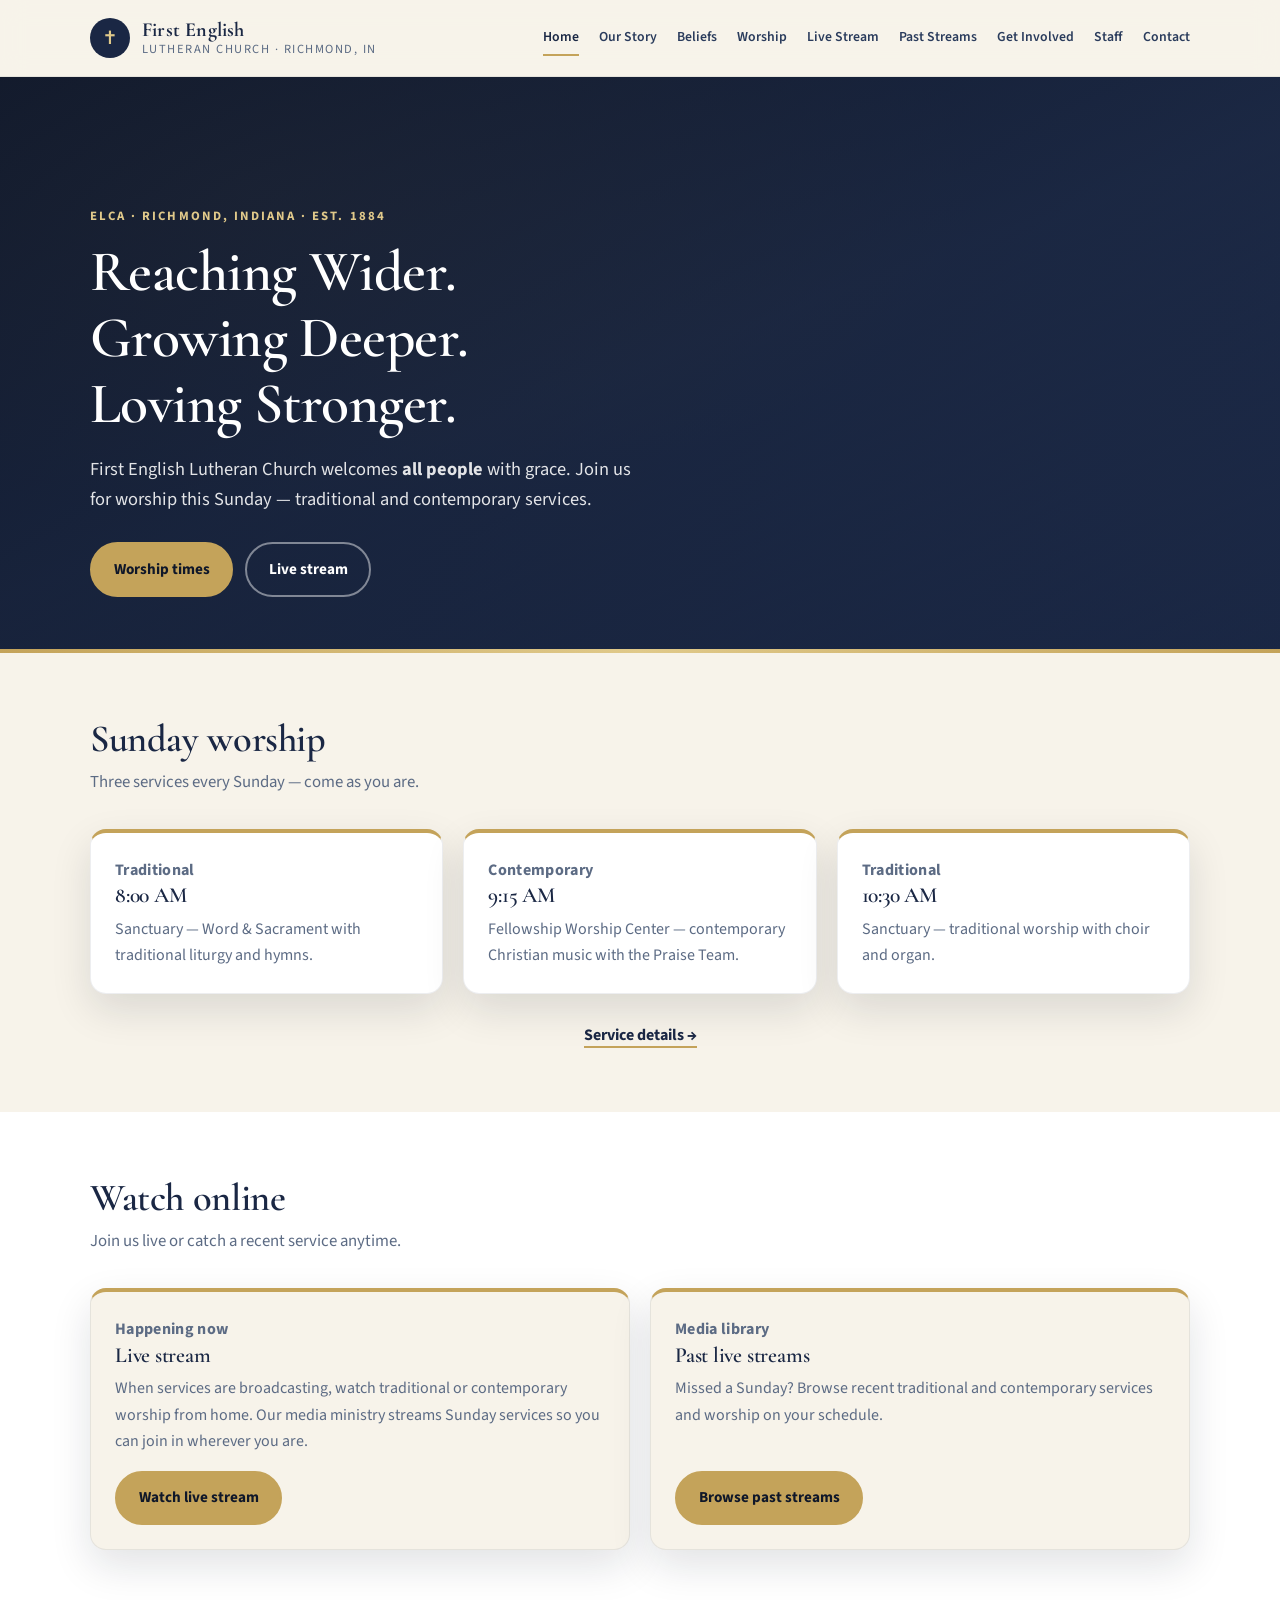
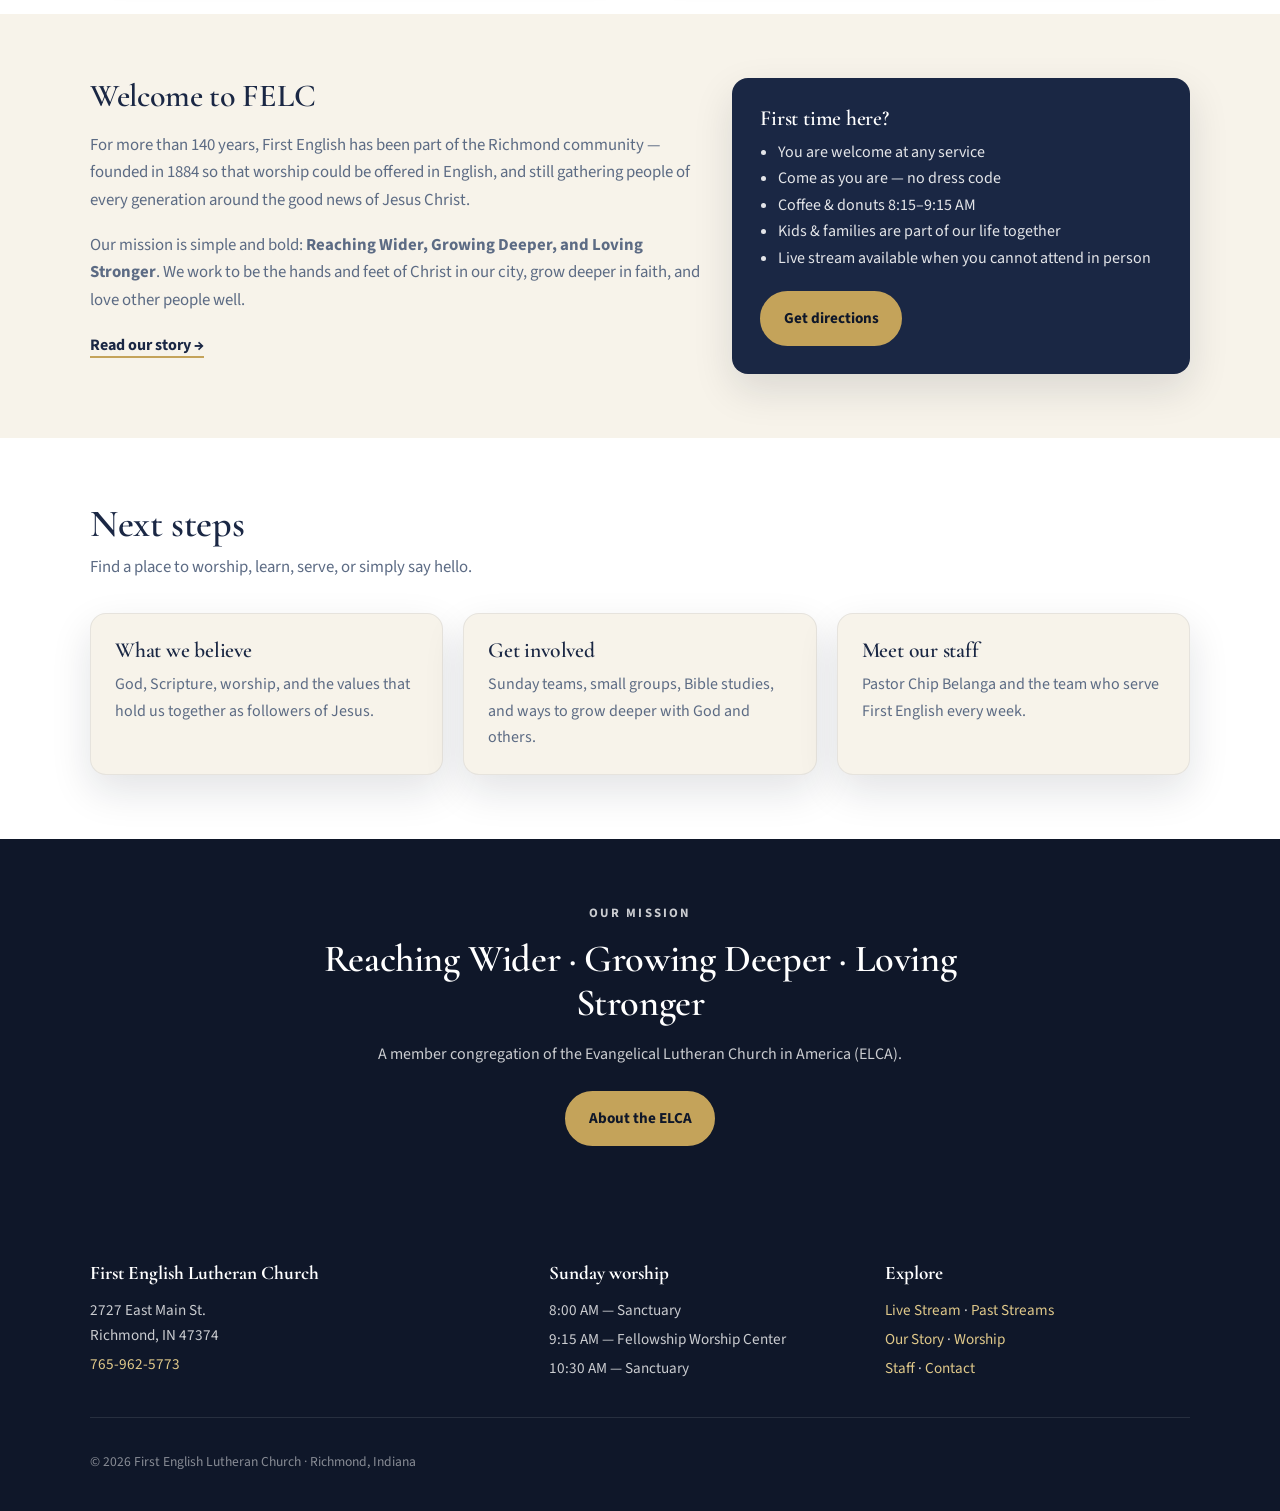
==== commit 16c1eeb2: "Revert header to text brand mark instead of logo image" ====
--- a/index.html
+++ b/index.html
@@ -16,7 +16,11 @@
   <header class="site-header">
     <div class="container header-inner">
       <a class="brand" href="index.html">
-        <img class="brand-logo" src="assets/logo.jpg" alt="First English Lutheran Church — Reaching, Growing, Loving" width="220" height="124" />
+        <span class="brand-mark" aria-hidden="true">&#10013;</span>
+        <span class="brand-text">
+          <strong>First English</strong>
+          <span>Lutheran Church · Richmond, IN</span>
+        </span>
       </a>
       <button class="nav-toggle" type="button" aria-expanded="false" aria-controls="site-nav" data-nav-toggle>
         <span class="sr-only">Menu</span>
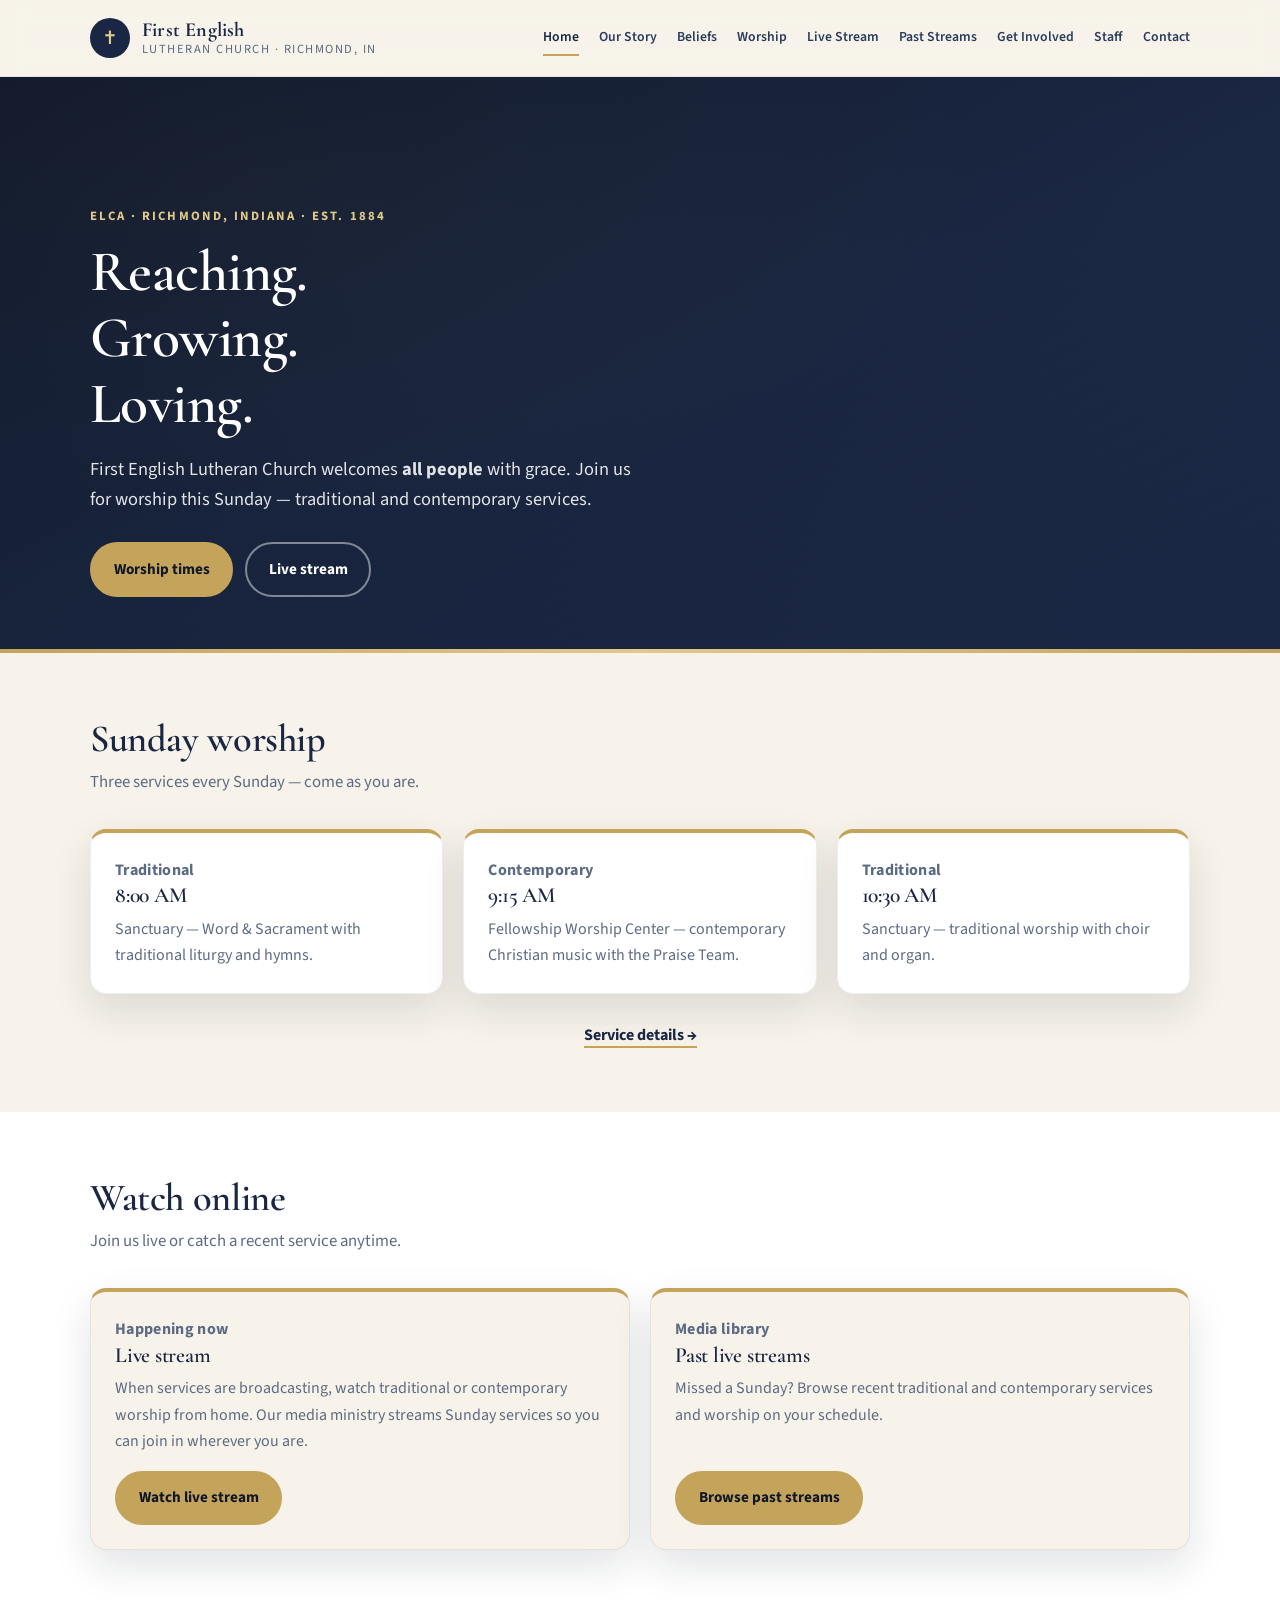
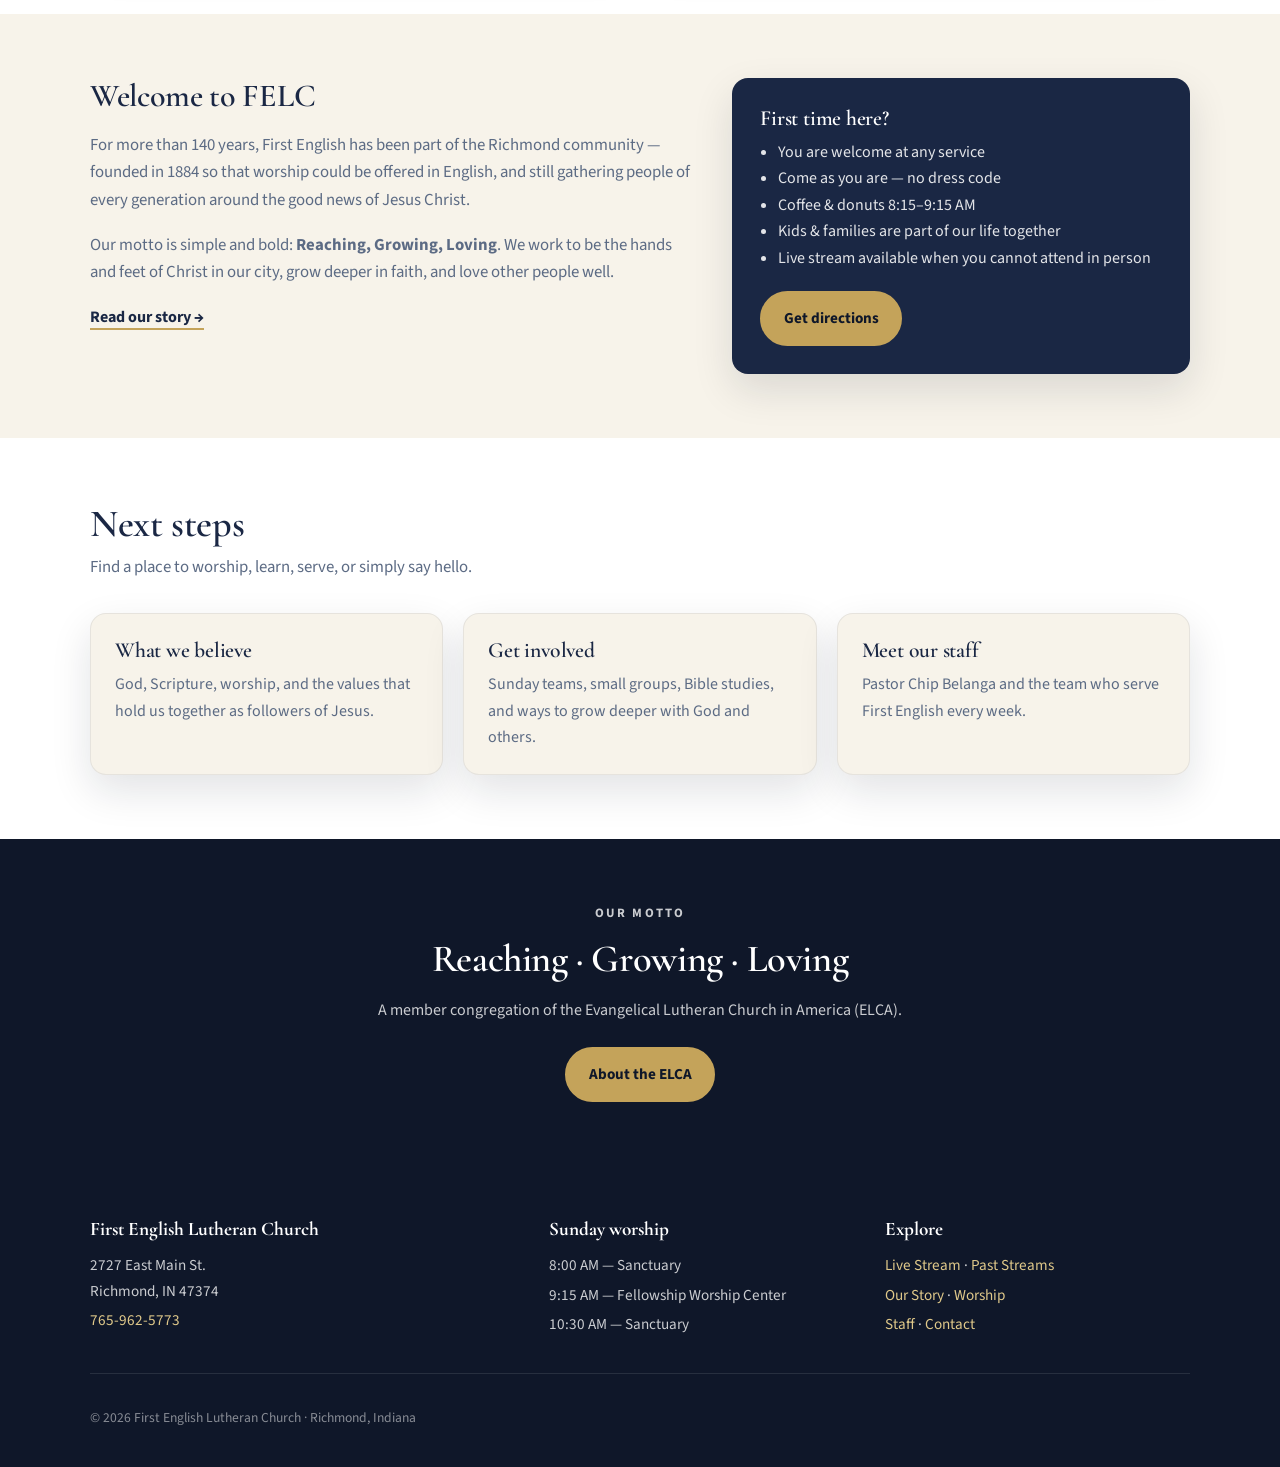
==== commit 2b4e4079: "Update motto to Reaching, Growing, Loving" ====
--- a/index.html
+++ b/index.html
@@ -3,7 +3,7 @@
 <head>
   <meta charset="UTF-8" />
   <meta name="viewport" content="width=device-width, initial-scale=1.0" />
-  <meta name="description" content="First English Lutheran Church in Richmond, Indiana — Reaching Wider, Growing Deeper, Loving Stronger. ELCA congregation at 2727 East Main St." />
+  <meta name="description" content="First English Lutheran Church in Richmond, Indiana — Reaching, Growing, Loving. ELCA congregation at 2727 East Main St." />
   <title>First English Lutheran Church · Richmond, IN</title>
   <link rel="icon" href="assets/favicon.png" type="image/png" />
   <link rel="stylesheet" href="styles.css" />
@@ -44,7 +44,7 @@
     <section class="hero">
       <div class="container hero-content">
         <p class="eyebrow">ELCA · Richmond, Indiana · Est. 1884</p>
-        <h1>Reaching Wider.<br />Growing Deeper.<br />Loving Stronger.</h1>
+        <h1>Reaching.<br />Growing.<br />Loving.</h1>
         <p class="hero-lede">
           First English Lutheran Church welcomes <strong>all people</strong> with grace.
           Join us for worship this Sunday — traditional and contemporary services.
@@ -123,8 +123,8 @@
             people of every generation around the good news of Jesus Christ.
           </p>
           <p>
-            Our mission is simple and bold:
-            <strong>Reaching Wider, Growing Deeper, and Loving Stronger</strong>.
+            Our motto is simple and bold:
+            <strong>Reaching, Growing, Loving</strong>.
             We work to be the hands and feet of Christ in our city, grow deeper in faith,
             and love other people well.
           </p>
@@ -169,8 +169,8 @@
 
     <section class="section section-navy">
       <div class="container mission-band">
-        <p class="eyebrow">Our mission</p>
-        <h2>Reaching Wider · Growing Deeper · Loving Stronger</h2>
+        <p class="eyebrow">Our motto</p>
+        <h2>Reaching · Growing · Loving</h2>
         <p>A member congregation of the Evangelical Lutheran Church in America (ELCA).</p>
         <a class="btn btn-primary" href="https://www.elca.org/" rel="noopener noreferrer" target="_blank">About the ELCA</a>
       </div>
--- a/styles.css
+++ b/styles.css
@@ -742,6 +742,20 @@
   margin-top: 1rem;
 }
 
+.contact-form .honeypot {
+  position: absolute;
+  left: -10000px;
+  width: 1px;
+  height: 1px;
+  overflow: hidden;
+}
+
+.contact-form .optional {
+  font-weight: 400;
+  color: var(--muted);
+  font-size: 0.85em;
+}
+
 .contact-form label {
   display: grid;
   gap: 0.35rem;
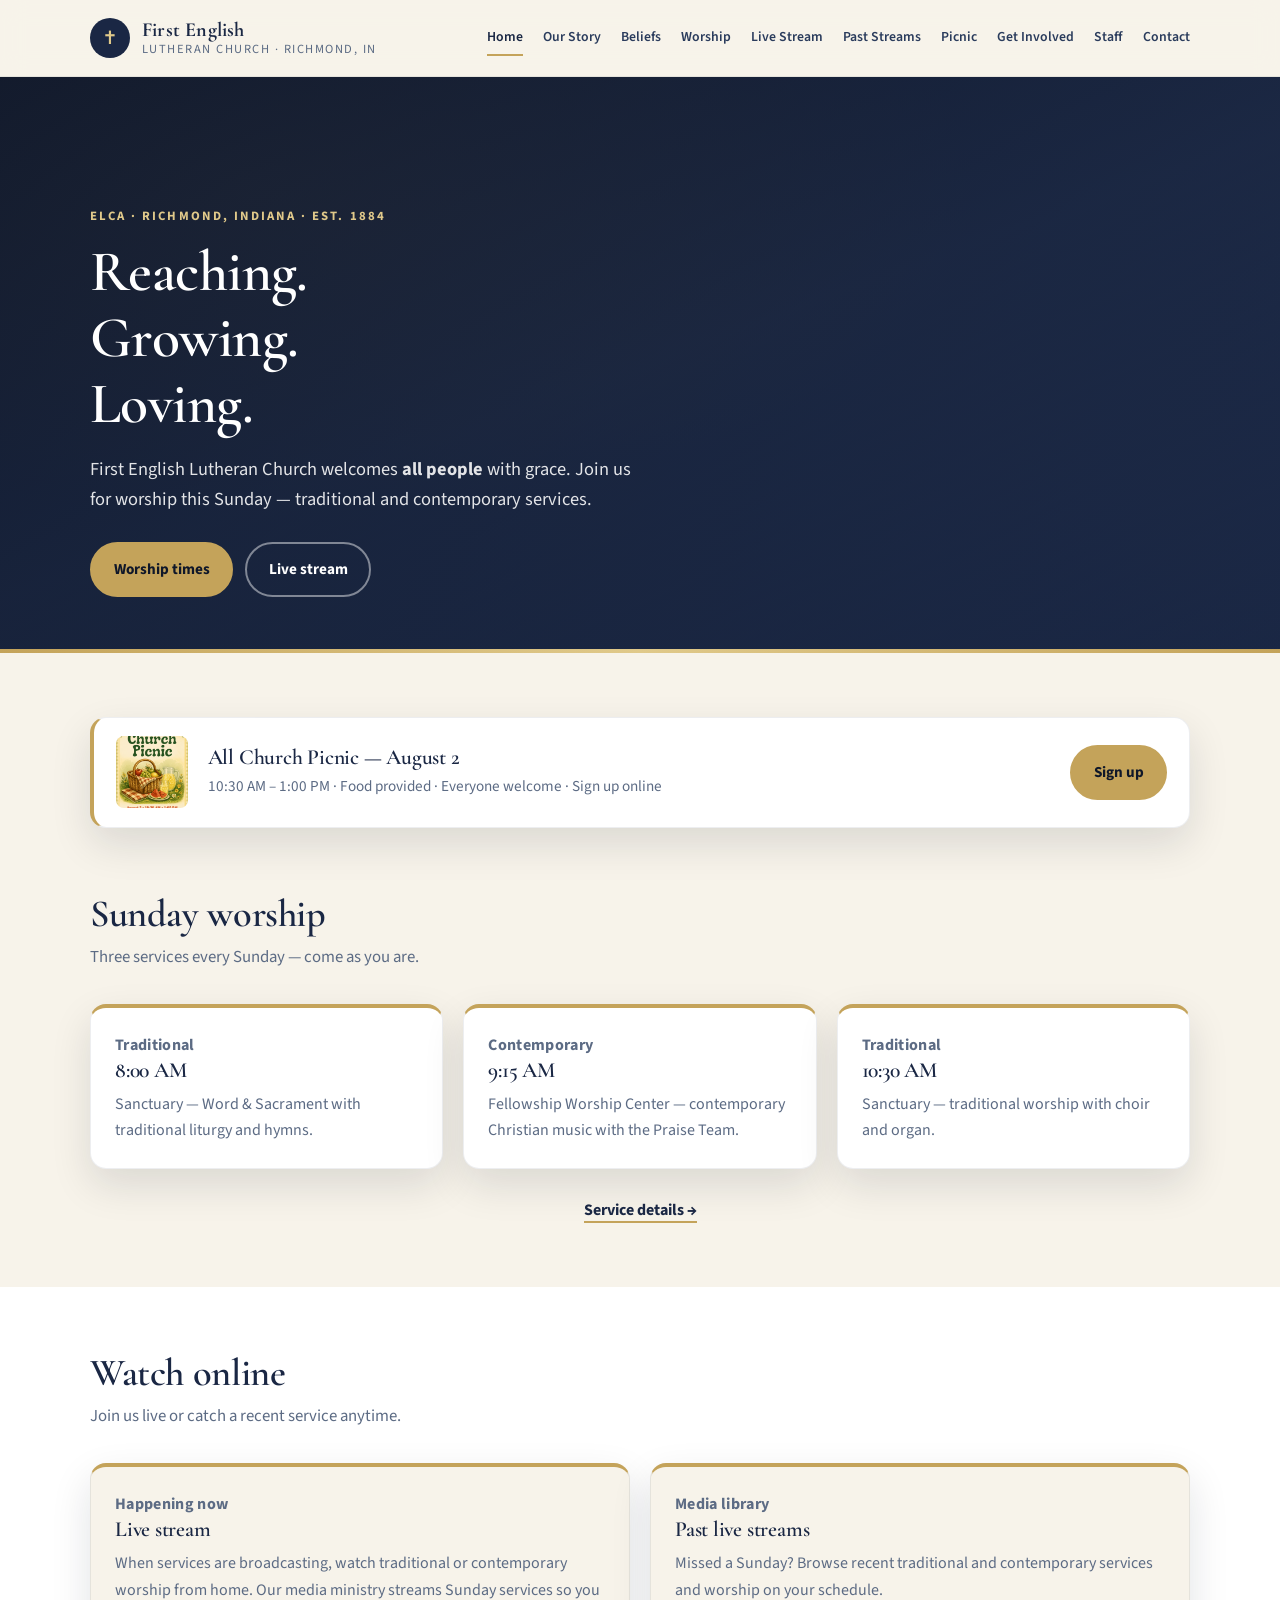
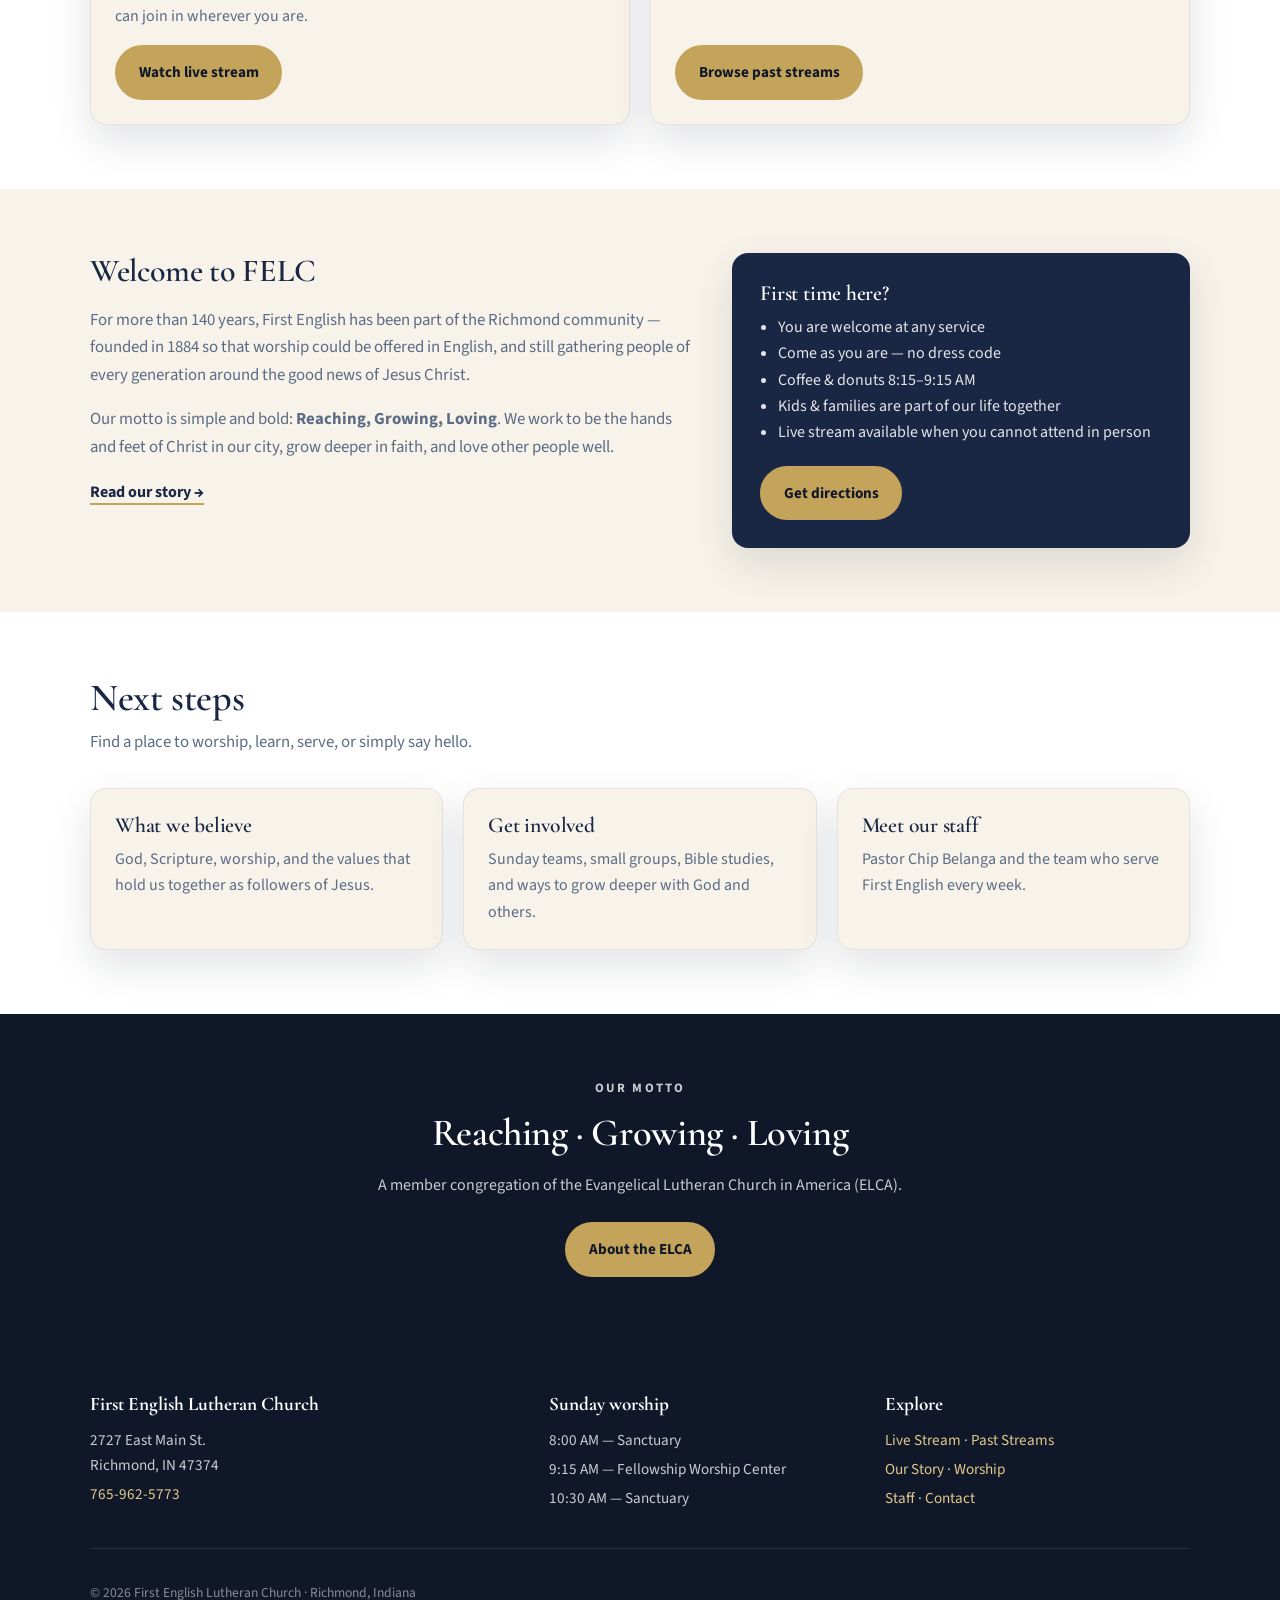
==== commit c7141d73: "Add church picnic page with Netlify signup form" ====
--- a/index.html
+++ b/index.html
@@ -33,6 +33,7 @@
         <a href="worship.html">Worship</a>
         <a href="live-stream.html">Live Stream</a>
         <a href="past-live-streams.html">Past Streams</a>
+        <a href="picnic.html">Picnic</a>
         <a href="ministries.html">Get Involved</a>
         <a href="staff.html">Staff</a>
         <a href="contact.html">Contact</a>
@@ -53,6 +54,19 @@
           <a class="btn btn-primary" href="worship.html">Worship times</a>
           <a class="btn btn-ghost" href="live-stream.html">Live stream</a>
         </div>
+      </div>
+    </section>
+
+    <section class="section" style="padding-bottom: 0;">
+      <div class="container">
+        <a class="picnic-banner" href="picnic.html">
+          <img src="assets/church-picnic-flyer-thumb.png" alt="" width="72" height="72" />
+          <div>
+            <h3>All Church Picnic — August 2</h3>
+            <p>10:30 AM – 1:00 PM · Food provided · Everyone welcome · Sign up online</p>
+          </div>
+          <span class="btn btn-primary">Sign up</span>
+        </a>
       </div>
     </section>
 
--- a/styles.css
+++ b/styles.css
@@ -524,10 +524,96 @@
   align-self: flex-start;
 }
 
+/* Church picnic */
+.picnic-layout {
+  display: grid;
+  grid-template-columns: minmax(240px, 0.9fr) 1.1fr;
+  gap: 2rem;
+  align-items: start;
+}
+
+.picnic-flyer-wrap {
+  position: sticky;
+  top: calc(var(--header-h) + 1rem);
+}
+
+.picnic-flyer {
+  width: 100%;
+  height: auto;
+  border-radius: var(--radius);
+  box-shadow: var(--shadow);
+  border: 1px solid rgba(26, 39, 68, 0.08);
+  background: var(--white);
+}
+
+.picnic-details .schedule dd {
+  white-space: normal;
+  text-align: right;
+}
+
+.picnic-banner {
+  display: grid;
+  grid-template-columns: auto 1fr auto;
+  gap: 1.25rem;
+  align-items: center;
+  background: var(--white);
+  border: 1px solid rgba(26, 39, 68, 0.08);
+  border-left: 4px solid var(--gold);
+  border-radius: var(--radius);
+  padding: 1.15rem 1.35rem;
+  box-shadow: var(--shadow);
+  text-decoration: none;
+  color: inherit;
+  transition: transform 0.15s ease, border-color 0.15s ease;
+}
+
+.picnic-banner:hover {
+  transform: translateY(-2px);
+  border-color: var(--gold);
+  color: inherit;
+}
+
+.picnic-banner img {
+  width: 4.5rem;
+  height: 4.5rem;
+  object-fit: cover;
+  border-radius: 0.5rem;
+}
+
+.picnic-banner h3 {
+  margin: 0 0 0.25rem;
+}
+
+.picnic-banner p {
+  margin: 0;
+  color: var(--muted);
+  font-size: 0.95rem;
+}
+
+.picnic-banner .btn {
+  pointer-events: none;
+}
+
 @media (max-width: 860px) {
   .stream-grid,
-  .media-feature {
+  .media-feature,
+  .picnic-layout {
     grid-template-columns: 1fr;
+  }
+
+  .picnic-flyer-wrap {
+    position: static;
+    max-width: 22rem;
+    margin-inline: auto;
+  }
+
+  .picnic-banner {
+    grid-template-columns: auto 1fr;
+  }
+
+  .picnic-banner .btn {
+    grid-column: 1 / -1;
+    justify-self: start;
   }
 
   .brand-logo {
